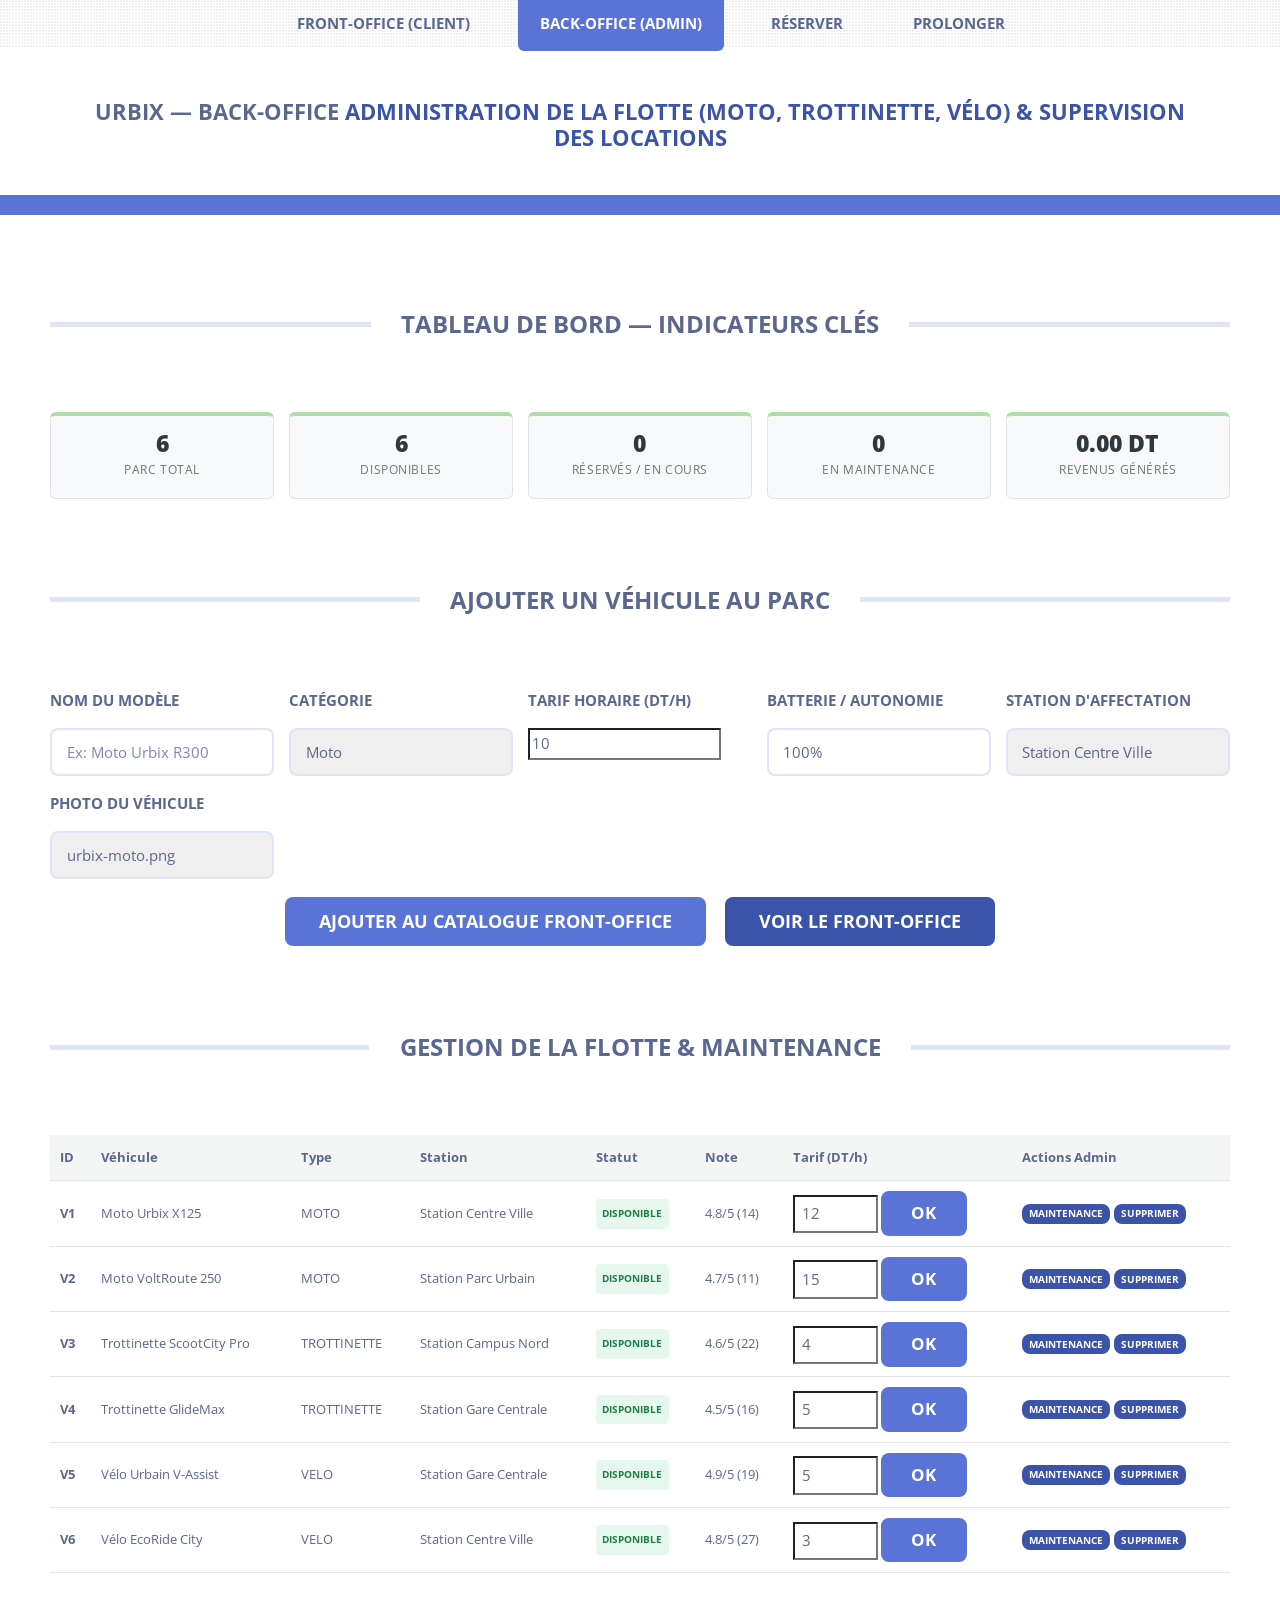
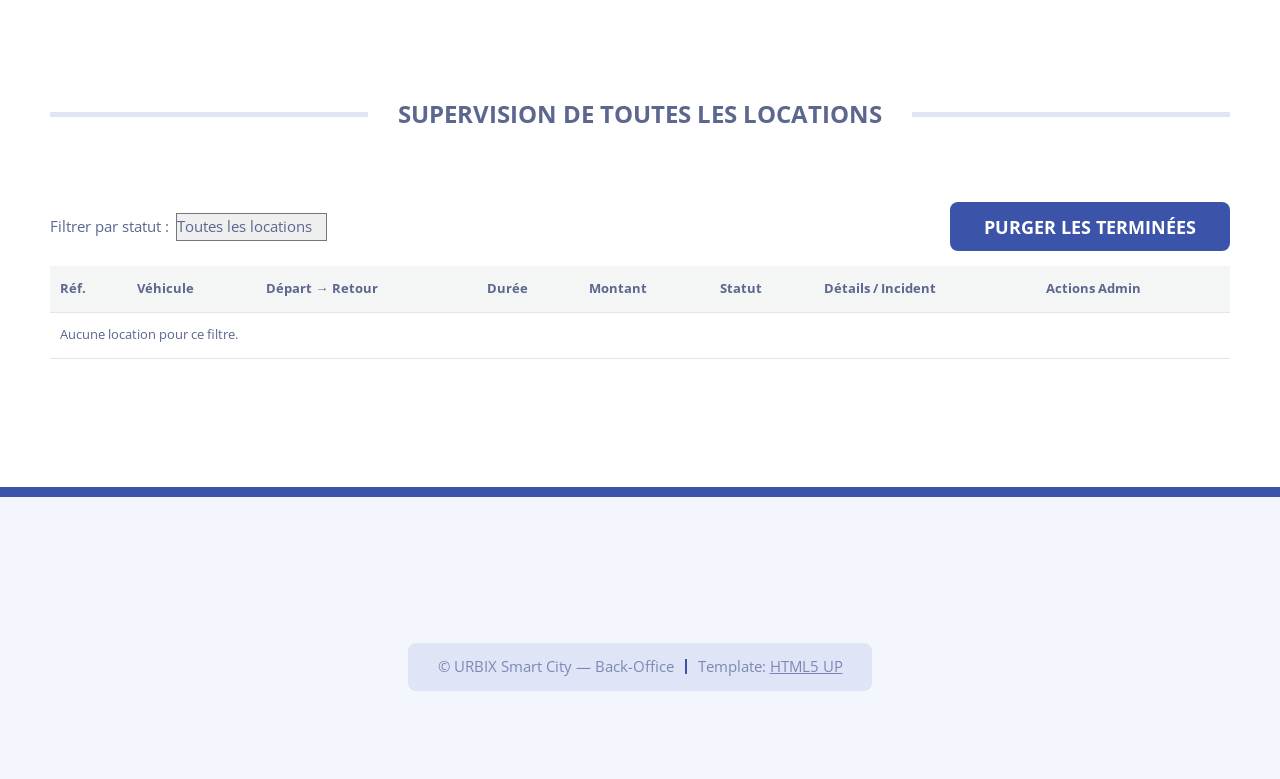
==== _template/mobilite_urbix/backoffice_mobilite.html @ ba7304e3 "Ajout module mobilite URBIX (front-office, back-office, actions et images)" ====
<!DOCTYPE HTML>
<html>
	<head>
		<title>Back-Office Flotte &amp; Locations - URBIX</title>
		<meta charset="utf-8" />
		<meta name="viewport" content="width=device-width, initial-scale=1, user-scalable=no" />
		<link rel="stylesheet" href="../assets/css/main.css" />
		<style>
			.kpi-grid { display: grid; grid-template-columns: repeat(auto-fit, minmax(170px, 1fr)); gap: 1em; margin-bottom: 1.5em; }
			.kpi-card { background: #f8f9fa; border: 1px solid #dfe3e6; border-top: 4px solid #b1ddab; border-radius: 6px; padding: 1em; text-align: center; }
			.kpi-card .valeur { font-size: 1.6em; font-weight: 800; color: #2e383f; display: block; }
			.kpi-card .libelle { font-size: 0.8em; text-transform: uppercase; letter-spacing: 0.05em; color: #6b7770; }
			.badge-statut { display: inline-block; padding: 0.2em 0.6em; border-radius: 4px; font-size: 0.78em; font-weight: 700; text-transform: uppercase; }
			.statut-disponible { background: #e6f7ed; color: #1e7e46; }
			.statut-reserve { background: #fff4e5; color: #b25e09; }
			.statut-encours { background: #e6f0ff; color: #1d5bbf; }
			.statut-maintenance { background: #fdecec; color: #b42318; }
			.statut-termine { background: #f0f1f3; color: #475467; }
			.bo-table-wrap { overflow-x: auto; }
			table.bo-table { width: 100%; border-collapse: collapse; font-size: 0.9em; }
			table.bo-table th, table.bo-table td { padding: 0.75em; border-bottom: 1px solid #e5e5e5; text-align: left; vertical-align: middle; }
			table.bo-table th { background: #f4f6f5; font-weight: 700; }
			.inline-input { width: 85px !important; display: inline-block !important; padding: 0.3em 0.5em !important; height: auto !important; }
			.actions-cell { display: flex; flex-wrap: wrap; gap: 0.35em; }
			.actions-cell .button.small { padding: 0.35em 0.7em; font-size: 0.75em; height: auto; line-height: 1.3; }
			.form-grid { display: grid; grid-template-columns: repeat(auto-fit, minmax(200px, 1fr)); gap: 1em; }
			.alerte-feedback { padding: 0.8em 1.2em; border-radius: 4px; background: #eef6ee; border: 1px solid #b1ddab; color: #234e26; margin-bottom: 1.2em; display: none; }
		</style>
	</head>
	<body class="is-preload">
		<div id="page-wrapper">

			<!-- Header -->
			<header id="header">
				<div class="logo container">
					<div>
						<h1><a href="backoffice_mobilite.html" id="logo">URBIX — BACK-OFFICE</a></h1>
						<p>Administration de la flotte (Moto, Trottinette, Vélo) &amp; Supervision des locations</p>
					</div>
				</div>
			</header>

			<!-- Nav -->
			<nav id="nav">
				<ul>
					<li><a href="mobilite.html">Front-Office (Client)</a></li>
					<li class="current"><a href="backoffice_mobilite.html">Back-Office (Admin)</a></li>
					<li><a href="reserver.html">Réserver</a></li>
					<li><a href="prolonger.html">Prolonger</a></li>
				</ul>
			</nav>

			<!-- Main -->
			<section id="main">
				<div class="container">
					<div class="row gtr-200">

						<div class="col-12">
							<div id="feedbackBox" class="alerte-feedback"></div>

							<!-- Tableau de bord KPIs -->
							<section class="box">
								<h2 class="major"><span>Tableau de bord — Indicateurs clés</span></h2>
								<div class="kpi-grid" id="kpiContainer"></div>
							</section>
						</div>

						<!-- Formulaire Back-Office : Ajouter un véhicule au parc -->
						<div class="col-12">
							<section class="box">
								<h2 class="major"><span>Ajouter un véhicule au parc</span></h2>
								<form id="formAjoutVehicule">
									<div class="form-grid">
										<div>
											<label for="newNom">Nom du modèle</label>
											<input type="text" id="newNom" placeholder="Ex: Moto Urbix R300" required />
										</div>
										<div>
											<label for="newType">Catégorie</label>
											<select id="newType">
												<option value="moto">Moto</option>
												<option value="trottinette">Trottinette</option>
												<option value="velo">Vélo</option>
											</select>
										</div>
										<div>
											<label for="newTarif">Tarif horaire (DT/h)</label>
											<input type="number" id="newTarif" min="1" step="0.5" value="10" required />
										</div>
										<div>
											<label for="newAutonomie">Batterie / Autonomie</label>
											<input type="text" id="newAutonomie" value="100%" required />
										</div>
										<div>
											<label for="newStation">Station d'affectation</label>
											<select id="newStation">
												<option value="Station Centre Ville">Station Centre Ville</option>
												<option value="Station Campus Nord">Station Campus Nord</option>
												<option value="Station Gare Centrale">Station Gare Centrale</option>
												<option value="Station Parc Urbain">Station Parc Urbain</option>
											</select>
										</div>
										<div>
											<label for="newImage">Photo du véhicule</label>
											<select id="newImage">
												<option value="../images/urbix-moto.png">urbix-moto.png</option>
												<option value="../images/voltrider.png">voltrider.png</option>
												<option value="../images/scootcity.png">scootcity.png</option>
												<option value="../images/glidemax.png">glidemax.png</option>
												<option value="../images/velo-vassist.png">velo-vassist.png</option>
												<option value="../images/ecoride.png">ecoride.png</option>
											</select>
										</div>
									</div>
									<ul class="actions" style="margin-top: 1.2em;">
										<li><button type="submit" class="button">Ajouter au catalogue Front-Office</button></li>
										<li><a href="mobilite.html" class="button alt">Voir le Front-Office</a></li>
									</ul>
								</form>
							</section>
						</div>

						<!-- Gestion de la flotte (Modifier tarif, Maintenance, Supprimer) -->
						<div class="col-12">
							<section class="box">
								<h2 class="major"><span>Gestion de la flotte &amp; Maintenance</span></h2>
								<div class="bo-table-wrap">
									<table class="bo-table">
										<thead>
											<tr>
												<th>ID</th>
												<th>Véhicule</th>
												<th>Type</th>
												<th>Station</th>
												<th>Statut</th>
												<th>Note</th>
												<th>Tarif (DT/h)</th>
												<th>Actions Admin</th>
											</tr>
										</thead>
										<tbody id="tableFlotteBody"></tbody>
									</table>
								</div>
							</section>
						</div>

						<!-- Supervision des réservations / locations -->
						<div class="col-12">
							<section class="box">
								<h2 class="major"><span>Supervision de toutes les locations</span></h2>
								<div style="margin-bottom: 1em; display: flex; flex-wrap: wrap; gap: 0.5em; align-items: center;">
									<label for="filtreStatutLoc" style="margin: 0;">Filtrer par statut :</label>
									<select id="filtreStatutLoc" style="width: auto;">
										<option value="tous">Toutes les locations</option>
										<option value="reserve">Réservées</option>
										<option value="encours">En cours</option>
										<option value="termine">Terminées / Annulées</option>
									</select>
									<button type="button" class="button alt small" id="btnPurgerTerminees" style="margin-left: auto;">Purger les terminées</button>
								</div>
								<div class="bo-table-wrap">
									<table class="bo-table">
										<thead>
											<tr>
												<th>Réf.</th>
												<th>Véhicule</th>
												<th>Départ → Retour</th>
												<th>Durée</th>
												<th>Montant</th>
												<th>Statut</th>
												<th>Détails / Incident</th>
												<th>Actions Admin</th>
											</tr>
										</thead>
										<tbody id="tableLocationsBody"></tbody>
									</table>
								</div>
							</section>
						</div>

					</div>
				</div>
			</section>

			<!-- Footer -->
			<footer id="footer">
				<div class="container">
					<div id="copyright">
						<ul class="menu">
							<li>&copy; URBIX Smart City — Back-Office</li><li>Template: <a href="http://html5up.net">HTML5 UP</a></li>
						</ul>
					</div>
				</div>
			</footer>

		</div>

		<script src="../assets/js/jquery.min.js"></script>
		<script src="../assets/js/jquery.dropotron.min.js"></script>
		<script src="../assets/js/jquery.scrolly.min.js"></script>
		<script src="../assets/js/browser.min.js"></script>
		<script src="../assets/js/breakpoints.min.js"></script>
		<script src="../assets/js/util.js"></script>
		<script src="../assets/js/main.js"></script>

		<script>
			const STORAGE_KEY = 'urbix_mobilite_state_v2';

			const DEFAULT_IMAGES_BY_ID = {
				V1: '../images/urbix-moto.png',
				V2: '../images/voltrider.png',
				V3: '../images/scootcity.png',
				V4: '../images/glidemax.png',
				V5: '../images/velo-vassist.png',
				V6: '../images/ecoride.png'
			};

			const DEFAULT_STATE = {
				filtre: 'moto',
				selectedVehiculeId: 'V1',
				selectedLocationId: '',
				vehicules: [
					{ id: 'V1', nom: 'Moto Urbix X125', type: 'moto', tarifHeure: 12, autonomie: '88%', station: 'Station Centre Ville', statut: 'disponible', noteMoyenne: 4.8, avisCount: 14, image: '../images/urbix-moto.png' },
					{ id: 'V2', nom: 'Moto VoltRoute 250', type: 'moto', tarifHeure: 15, autonomie: '94%', station: 'Station Parc Urbain', statut: 'disponible', noteMoyenne: 4.7, avisCount: 11, image: '../images/voltrider.png' },
					{ id: 'V3', nom: 'Trottinette ScootCity Pro', type: 'trottinette', tarifHeure: 4, autonomie: '92%', station: 'Station Campus Nord', statut: 'disponible', noteMoyenne: 4.6, avisCount: 22, image: '../images/scootcity.png' },
					{ id: 'V4', nom: 'Trottinette GlideMax', type: 'trottinette', tarifHeure: 5, autonomie: '76%', station: 'Station Gare Centrale', statut: 'disponible', noteMoyenne: 4.5, avisCount: 16, image: '../images/glidemax.png' },
					{ id: 'V5', nom: 'Vélo Urbain V-Assist', type: 'velo', tarifHeure: 5, autonomie: '81%', station: 'Station Gare Centrale', statut: 'disponible', noteMoyenne: 4.9, avisCount: 19, image: '../images/velo-vassist.png' },
					{ id: 'V6', nom: 'Vélo EcoRide City', type: 'velo', tarifHeure: 3, autonomie: '100%', station: 'Station Centre Ville', statut: 'disponible', noteMoyenne: 4.8, avisCount: 27, image: '../images/ecoride.png' }
				],
				locations: []
			};

			let state = loadState();

			function loadState() {
				try {
					const raw = localStorage.getItem(STORAGE_KEY);
					if (raw) {
						const parsed = JSON.parse(raw);
						if (Array.isArray(parsed.vehicules)) {
							parsed.vehicules.forEach(v => {
								if (!v.image || v.image.includes('pic0') || v.image.endsWith('.jpg') || !v.image.startsWith('../images/')) {
									v.image = DEFAULT_IMAGES_BY_ID[v.id] || '../images/urbix-moto.png';
								}
							});
						}
						return parsed;
					}
				} catch (e) {}
				return JSON.parse(JSON.stringify(DEFAULT_STATE));
			}

			function saveState() {
				localStorage.setItem(STORAGE_KEY, JSON.stringify(state));
			}

			function showFeedback(msg) {
				const box = document.getElementById('feedbackBox');
				box.textContent = msg;
				box.style.display = 'block';
				clearTimeout(box._t);
				box._t = setTimeout(() => { box.style.display = 'none'; }, 4000);
			}

			function formatStatut(statut) {
				const map = {
					disponible: ['Disponible', 'statut-disponible'],
					reserve: ['Réservé', 'statut-reserve'],
					encours: ['En cours', 'statut-encours'],
					maintenance: ['Maintenance', 'statut-maintenance'],
					termine: ['Terminé', 'statut-termine']
				};
				const [label, cls] = map[statut] || [statut, 'statut-termine'];
				return `<span class="badge-statut ${cls}">${label}</span>`;
			}

			function renderKPIs() {
				const totalParc = state.vehicules.length;
				const dispos = state.vehicules.filter(v => v.statut === 'disponible').length;
				const enLocation = state.vehicules.filter(v => v.statut === 'reserve' || v.statut === 'encours').length;
				const enMaintenance = state.vehicules.filter(v => v.statut === 'maintenance').length;
				const caTotal = state.locations
					.filter(l => !l.annulee)
					.reduce((acc, l) => acc + (Number(l.montant) || 0), 0);

				document.getElementById('kpiContainer').innerHTML = `
					<div class="kpi-card"><span class="valeur">${totalParc}</span><span class="libelle">Parc total</span></div>
					<div class="kpi-card"><span class="valeur">${dispos}</span><span class="libelle">Disponibles</span></div>
					<div class="kpi-card"><span class="valeur">${enLocation}</span><span class="libelle">Réservés / En cours</span></div>
					<div class="kpi-card"><span class="valeur">${enMaintenance}</span><span class="libelle">En maintenance</span></div>
					<div class="kpi-card"><span class="valeur">${caTotal.toFixed(2)} DT</span><span class="libelle">Revenus générés</span></div>
				`;
			}

			function renderTableFlotte() {
				const tbody = document.getElementById('tableFlotteBody');
				tbody.innerHTML = state.vehicules.map(v => `
					<tr>
						<td><strong>${v.id}</strong></td>
						<td>${v.nom}</td>
						<td>${v.type.toUpperCase()}</td>
						<td>${v.station}</td>
						<td>${formatStatut(v.statut)}</td>
						<td>${v.noteMoyenne.toFixed(1)}/5 (${v.avisCount})</td>
						<td>
							<input type="number" class="inline-input" id="tarif-${v.id}" value="${v.tarifHeure}" min="1" step="0.5" />
							<button type="button" class="button small" onclick="modifierTarif('${v.id}')">OK</button>
						</td>
						<td>
							<div class="actions-cell">
								${v.statut === 'disponible'
									? `<button type="button" class="button alt small" onclick="basculerMaintenance('${v.id}', 'maintenance')">Maintenance</button>`
									: v.statut === 'maintenance'
										? `<button type="button" class="button small" onclick="basculerMaintenance('${v.id}', 'disponible')">Remettre dispo</button>`
										: `<button type="button" class="button alt small" disabled>En location</button>`
								}
								<button type="button" class="button alt small" onclick="supprimerVehicule('${v.id}')">Supprimer</button>
							</div>
						</td>
					</tr>
				`).join('');
			}

			function renderTableLocations() {
				const tbody = document.getElementById('tableLocationsBody');
				const filtre = document.getElementById('filtreStatutLoc').value;
				const liste = state.locations.filter(l => filtre === 'tous' || l.statut === filtre);

				if (liste.length === 0) {
					tbody.innerHTML = '<tr><td colspan="8">Aucune location pour ce filtre.</td></tr>';
					return;
				}

				tbody.innerHTML = liste.map(l => {
					const active = l.statut === 'reserve' || l.statut === 'encours';
					const details = [
						l.annulee ? 'Annulée' : '',
						l.incident ? 'Incident : ' + l.incident : '',
						l.noteDonnee ? 'Note : ' + l.noteDonnee + '/5' : ''
					].filter(Boolean).join(' | ') || '—';

					return `
						<tr>
							<td><strong>${l.id}</strong></td>
							<td>${l.vehiculeNom}</td>
							<td>${l.stationDepart} → ${l.stationRetour}</td>
							<td>${l.dureeHeures}h</td>
							<td><strong>${Number(l.montant).toFixed(2)} DT</strong></td>
							<td>${formatStatut(l.statut)}</td>
							<td>${details}</td>
							<td>
								<div class="actions-cell">
									${active
										? `<button type="button" class="button small" onclick="forcerCloture('${l.id}')">Forcer fin</button>`
										: ''
									}
									<button type="button" class="button alt small" onclick="supprimerLocationAdmin('${l.id}')">Supprimer</button>
								</div>
							</td>
						</tr>
					`;
				}).join('');
			}

			// Action Admin 1 : Ajouter un véhicule
			document.getElementById('formAjoutVehicule').addEventListener('submit', function(e) {
				e.preventDefault();
				const nom = document.getElementById('newNom').value.trim();
				if (!nom) return;

				const nouveau = {
					id: 'V' + Date.now().toString().slice(-4),
					nom,
					type: document.getElementById('newType').value,
					tarifHeure: parseFloat(document.getElementById('newTarif').value) || 5,
					autonomie: document.getElementById('newAutonomie').value.trim() || '100%',
					station: document.getElementById('newStation').value,
					statut: 'disponible',
					noteMoyenne: 5.0,
					avisCount: 1,
					image: document.getElementById('newImage').value
				};

				state.vehicules.push(nouveau);
				document.getElementById('newNom').value = '';
				renderAll();
				showFeedback(`Véhicule "${nouveau.nom}" ajouté au catalogue Front-Office.`);
			});

			// Action Admin 2 : Modifier le tarif horaire
			function modifierTarif(vId) {
				const v = state.vehicules.find(item => item.id === vId);
				const input = document.getElementById('tarif-' + vId);
				if (!v || !input) return;
				const nouveauTarif = parseFloat(input.value);
				if (isNaN(nouveauTarif) || nouveauTarif <= 0) return;
				v.tarifHeure = nouveauTarif;
				renderAll();
				showFeedback(`Tarif de ${v.nom} mis à jour : ${nouveauTarif} DT/h.`);
			}

			// Action Admin 3 : Basculer Maintenance / Disponible
			function basculerMaintenance(vId, nouveauStatut) {
				const v = state.vehicules.find(item => item.id === vId);
				if (!v) return;
				v.statut = nouveauStatut;
				renderAll();
				showFeedback(`Statut de ${v.nom} passé à "${nouveauStatut}".`);
			}

			// Action Admin 4 : Supprimer un véhicule
			function supprimerVehicule(vId) {
				const v = state.vehicules.find(item => item.id === vId);
				if (!v) return;
				if (v.statut === 'reserve' || v.statut === 'encours') {
					showFeedback('Impossible de supprimer un véhicule actuellement en location.');
					return;
				}
				state.vehicules = state.vehicules.filter(item => item.id !== vId);
				renderAll();
				showFeedback(`Véhicule ${v.nom} retiré du parc.`);
			}

			// Action Admin 5 : Forcer la clôture d'une location
			function forcerCloture(locId) {
				const loc = state.locations.find(l => l.id === locId);
				if (!loc) return;
				loc.statut = 'termine';
				const v = state.vehicules.find(item => item.id === loc.vehiculeId);
				if (v) {
					v.statut = 'disponible';
					v.station = loc.stationRetour;
				}
				renderAll();
				showFeedback(`Location ${loc.id} clôturée par l'administrateur.`);
			}

			// Action Admin 6 : Supprimer une location
			function supprimerLocationAdmin(locId) {
				const idx = state.locations.findIndex(l => l.id === locId);
				if (idx === -1) return;
				const loc = state.locations[idx];
				if (loc.statut === 'reserve' || loc.statut === 'encours') {
					const v = state.vehicules.find(item => item.id === loc.vehiculeId);
					if (v) v.statut = 'disponible';
				}
				state.locations.splice(idx, 1);
				renderAll();
				showFeedback(`Location ${loc.id} supprimée.`);
			}

			document.getElementById('btnPurgerTerminees').addEventListener('click', function() {
				state.locations = state.locations.filter(l => l.statut === 'reserve' || l.statut === 'encours');
				renderAll();
				showFeedback('Historique des locations terminées purgé.');
			});

			document.getElementById('filtreStatutLoc').addEventListener('change', renderTableLocations);

			function renderAll() {
				renderKPIs();
				renderTableFlotte();
				renderTableLocations();
				saveState();
			}

			renderAll();
		</script>
	</body>
</html>
---- _template/assets/css/main.css ----
@import url("fontawesome-all.min.css");
@import url("https://fonts.googleapis.com/css?family=Open+Sans:400,400italic,700,700italic|Open+Sans+Condensed:700");

/*
	TXT by HTML5 UP
	html5up.net | @ajlkn
	Free for personal and commercial use under the CCA 3.0 license (html5up.net/license)
*/

html, body, div, span, applet, object,
iframe, h1, h2, h3, h4, h5, h6, p, blockquote,
pre, a, abbr, acronym, address, big, cite,
code, del, dfn, em, img, ins, kbd, q, s, samp,
small, strike, strong, sub, sup, tt, var, b,
u, i, center, dl, dt, dd, ol, ul, li, fieldset,
form, label, legend, table, caption, tbody,
tfoot, thead, tr, th, td, article, aside,
canvas, details, embed, figure, figcaption,
footer, header, hgroup, menu, nav, output, ruby,
section, summary, time, mark, audio, video {
	margin: 0;
	padding: 0;
	border: 0;
	font-size: 100%;
	font: inherit;
	vertical-align: baseline;}

article, aside, details, figcaption, figure,
footer, header, hgroup, menu, nav, section {
	display: block;}

body {
	line-height: 1;
}

ol, ul {
	list-style: none;
}

blockquote, q {
	quotes: none;
}

	blockquote:before, blockquote:after, q:before, q:after {
		content: '';
		content: none;
	}

table {
	border-collapse: collapse;
	border-spacing: 0;
}

body {
	-webkit-text-size-adjust: none;
}

mark {
	background-color: transparent;
	color: inherit;
}

input::-moz-focus-inner {
	border: 0;
	padding: 0;
}

input, select, textarea {
	-moz-appearance: none;
	-webkit-appearance: none;
	-ms-appearance: none;
	appearance: none;
}

/* Basic */

	html {
		box-sizing: border-box;
	}

	*, *:before, *:after {
		box-sizing: inherit;
	}

	body {
		background: #f4f6fd;
	}

		body.is-preload *, body.is-preload *:before, body.is-preload *:after {
			-moz-animation: none !important;
			-webkit-animation: none !important;
			-ms-animation: none !important;
			animation: none !important;
			-moz-transition: none !important;
			-webkit-transition: none !important;
			-ms-transition: none !important;
			transition: none !important;
		}

	body, input, textarea, select {
		font-family: 'Open Sans', sans-serif;
		font-weight: 400;
		color: #5b678f;
		font-size: 13pt;
		line-height: 2em;
	}

	h1, h2, h3, h4, h5, h6 {
		font-family: 'Open Sans Condensed', sans-serif;
		font-weight: 700;
		text-transform: uppercase;
		color: #5b678f;
		margin: 0 0 0.5em 0;
		line-height: 1.3;
	}

	h1 a, h2 a, h3 a, h4 a, h5 a, h6 a {
		text-decoration: none;
		color: inherit;
	}

	h2 {
		font-size: 1.65em;
	}

		h2.major {
			position: relative;
			border-top: solid 5px #dfe5f7;
			font-size: 1.65em;
			text-align: center;
			margin: 0 0 3em 0;
			top: 0.775em;
		}

			h2.major span {
				background: #fff;
				position: relative;
				display: inline-block;
				top: -0.775em;
				padding: 0 1.25em 0 1.25em;
			}

	h3, h4 {
		font-size: 1.25em;
	}

	a {
		color: #3b53a8;
		text-decoration: underline;
	}

		a:hover {
			text-decoration: none;
		}

	b, strong {
		font-weight: 700;
		color: #5b678f;
	}

	i, em {
		font-style: italic;
	}

	br.clear {
		clear: both;
	}

	sub {
		position: relative;
		top: 0.5em;
		font-size: 0.8em;
	}

	sup {
		position: relative;
		top: -0.5em;
		font-size: 0.8em;
	}

	hr {
		border: 0;
		border-top: solid 2px #dfe5f7;
		margin: 0 0 3em 0;
	}

	blockquote {
		border-left: solid 5px #dfe5f7;
		padding: 1em 0 1em 1.5em;
		font-style: italic;
	}

	p, ul, ol, dl, table {
		margin-bottom: 3em;
	}

/* Section/Article */

	section, article {
		margin-bottom: 6em;
	}

		section > :last-child, section:last-child, article > :last-child, article:last-child {
			margin-bottom: 0;
		}

	header > p {
		display: block;
		font-family: 'Open Sans Condensed', sans-serif;
		font-weight: 700;
		text-transform: uppercase;
		color: #3b53a8;
	}

/* Container */

	.container {
		margin: 0 auto;
		max-width: 100%;
		width: 64em;
	}

		@media screen and (max-width: 1680px) {

			.container {
				width: 75em;
			}

		}

		@media screen and (max-width: 1280px) {

			.container {
				width: calc(100% - 100px);
			}

		}

		@media screen and (max-width: 980px) {

			.container {
				width: calc(100% - 100px);
			}

		}

		@media screen and (max-width: 736px) {

			.container {
				width: calc(100% - 40px);
			}

		}

		@media screen and (max-width: 360px) {

			.container {
				width: calc(100% - 30px);
			}

		}

/* Row */

	.row {
		display: flex;
		flex-wrap: wrap;
		box-sizing: border-box;
		align-items: stretch;
	}

		.row > * {
			box-sizing: border-box;
		}

		.row.gtr-uniform > * > :last-child {
			margin-bottom: 0;
		}

		.row.aln-left {
			justify-content: flex-start;
		}

		.row.aln-center {
			justify-content: center;
		}

		.row.aln-right {
			justify-content: flex-end;
		}

		.row.aln-top {
			align-items: flex-start;
		}

		.row.aln-middle {
			align-items: center;
		}

		.row.aln-bottom {
			align-items: flex-end;
		}

		.row > .imp {
			order: -1;
		}

		.row > .col-1 {
			width: 8.33333%;
		}

		.row > .off-1 {
			margin-left: 8.33333%;
		}

		.row > .col-2 {
			width: 16.66667%;
		}

		.row > .off-2 {
			margin-left: 16.66667%;
		}

		.row > .col-3 {
			width: 25%;
		}

		.row > .off-3 {
			margin-left: 25%;
		}

		.row > .col-4 {
			width: 33.33333%;
		}

		.row > .off-4 {
			margin-left: 33.33333%;
		}

		.row > .col-5 {
			width: 41.66667%;
		}

		.row > .off-5 {
			margin-left: 41.66667%;
		}

		.row > .col-6 {
			width: 50%;
		}

		.row > .off-6 {
			margin-left: 50%;
		}

		.row > .col-7 {
			width: 58.33333%;
		}

		.row > .off-7 {
			margin-left: 58.33333%;
		}

		.row > .col-8 {
			width: 66.66667%;
		}

		.row > .off-8 {
			margin-left: 66.66667%;
		}

		.row > .col-9 {
			width: 75%;
		}

		.row > .off-9 {
			margin-left: 75%;
		}

		.row > .col-10 {
			width: 83.33333%;
		}

		.row > .off-10 {
			margin-left: 83.33333%;
		}

		.row > .col-11 {
			width: 91.66667%;
		}

		.row > .off-11 {
			margin-left: 91.66667%;
		}

		.row > .col-12 {
			width: 100%;
		}

		.row > .off-12 {
			margin-left: 100%;
		}

		.row.gtr-0 {
			margin-top: 0px;
			margin-left: 0px;
		}

			.row.gtr-0 > * {
				padding: 0px 0 0 0px;
			}

			.row.gtr-0.gtr-uniform {
				margin-top: 0px;
			}

				.row.gtr-0.gtr-uniform > * {
					padding-top: 0px;
				}

		.row.gtr-25 {
			margin-top: -12.5px;
			margin-left: -12.5px;
		}

			.row.gtr-25 > * {
				padding: 12.5px 0 0 12.5px;
			}

			.row.gtr-25.gtr-uniform {
				margin-top: -12.5px;
			}

				.row.gtr-25.gtr-uniform > * {
					padding-top: 12.5px;
				}

		.row.gtr-50 {
			margin-top: -25px;
			margin-left: -25px;
		}

			.row.gtr-50 > * {
				padding: 25px 0 0 25px;
			}

			.row.gtr-50.gtr-uniform {
				margin-top: -25px;
			}

				.row.gtr-50.gtr-uniform > * {
					padding-top: 25px;
				}

		.row {
			margin-top: -50px;
			margin-left: -50px;
		}

			.row > * {
				padding: 50px 0 0 50px;
			}

			.row.gtr-uniform {
				margin-top: -50px;
			}

				.row.gtr-uniform > * {
					padding-top: 50px;
				}

		.row.gtr-150 {
			margin-top: -75px;
			margin-left: -75px;
		}

			.row.gtr-150 > * {
				padding: 75px 0 0 75px;
			}

			.row.gtr-150.gtr-uniform {
				margin-top: -75px;
			}

				.row.gtr-150.gtr-uniform > * {
					padding-top: 75px;
				}

		.row.gtr-200 {
			margin-top: -100px;
			margin-left: -100px;
		}

			.row.gtr-200 > * {
				padding: 100px 0 0 100px;
			}

			.row.gtr-200.gtr-uniform {
				margin-top: -100px;
			}

				.row.gtr-200.gtr-uniform > * {
					padding-top: 100px;
				}

		@media screen and (max-width: 1680px) {

			.row {
				display: flex;
				flex-wrap: wrap;
				box-sizing: border-box;
				align-items: stretch;
			}

				.row > * {
					box-sizing: border-box;
				}

				.row.gtr-uniform > * > :last-child {
					margin-bottom: 0;
				}

				.row.aln-left {
					justify-content: flex-start;
				}

				.row.aln-center {
					justify-content: center;
				}

				.row.aln-right {
					justify-content: flex-end;
				}

				.row.aln-top {
					align-items: flex-start;
				}

				.row.aln-middle {
					align-items: center;
				}

				.row.aln-bottom {
					align-items: flex-end;
				}

				.row > .imp-xlarge {
					order: -1;
				}

				.row > .col-1-xlarge {
					width: 8.33333%;
				}

				.row > .off-1-xlarge {
					margin-left: 8.33333%;
				}

				.row > .col-2-xlarge {
					width: 16.66667%;
				}

				.row > .off-2-xlarge {
					margin-left: 16.66667%;
				}

				.row > .col-3-xlarge {
					width: 25%;
				}

				.row > .off-3-xlarge {
					margin-left: 25%;
				}

				.row > .col-4-xlarge {
					width: 33.33333%;
				}

				.row > .off-4-xlarge {
					margin-left: 33.33333%;
				}

				.row > .col-5-xlarge {
					width: 41.66667%;
				}

				.row > .off-5-xlarge {
					margin-left: 41.66667%;
				}

				.row > .col-6-xlarge {
					width: 50%;
				}

				.row > .off-6-xlarge {
					margin-left: 50%;
				}

				.row > .col-7-xlarge {
					width: 58.33333%;
				}

				.row > .off-7-xlarge {
					margin-left: 58.33333%;
				}

				.row > .col-8-xlarge {
					width: 66.66667%;
				}

				.row > .off-8-xlarge {
					margin-left: 66.66667%;
				}

				.row > .col-9-xlarge {
					width: 75%;
				}

				.row > .off-9-xlarge {
					margin-left: 75%;
				}

				.row > .col-10-xlarge {
					width: 83.33333%;
				}

				.row > .off-10-xlarge {
					margin-left: 83.33333%;
				}

				.row > .col-11-xlarge {
					width: 91.66667%;
				}

				.row > .off-11-xlarge {
					margin-left: 91.66667%;
				}

				.row > .col-12-xlarge {
					width: 100%;
				}

				.row > .off-12-xlarge {
					margin-left: 100%;
				}

				.row.gtr-0 {
					margin-top: 0px;
					margin-left: 0px;
				}

					.row.gtr-0 > * {
						padding: 0px 0 0 0px;
					}

					.row.gtr-0.gtr-uniform {
						margin-top: 0px;
					}

						.row.gtr-0.gtr-uniform > * {
							padding-top: 0px;
						}

				.row.gtr-25 {
					margin-top: -12.5px;
					margin-left: -12.5px;
				}

					.row.gtr-25 > * {
						padding: 12.5px 0 0 12.5px;
					}

					.row.gtr-25.gtr-uniform {
						margin-top: -12.5px;
					}

						.row.gtr-25.gtr-uniform > * {
							padding-top: 12.5px;
						}

				.row.gtr-50 {
					margin-top: -25px;
					margin-left: -25px;
				}

					.row.gtr-50 > * {
						padding: 25px 0 0 25px;
					}

					.row.gtr-50.gtr-uniform {
						margin-top: -25px;
					}

						.row.gtr-50.gtr-uniform > * {
							padding-top: 25px;
						}

				.row {
					margin-top: -50px;
					margin-left: -50px;
				}

					.row > * {
						padding: 50px 0 0 50px;
					}

					.row.gtr-uniform {
						margin-top: -50px;
					}

						.row.gtr-uniform > * {
							padding-top: 50px;
						}

				.row.gtr-150 {
					margin-top: -75px;
					margin-left: -75px;
				}

					.row.gtr-150 > * {
						padding: 75px 0 0 75px;
					}

					.row.gtr-150.gtr-uniform {
						margin-top: -75px;
					}

						.row.gtr-150.gtr-uniform > * {
							padding-top: 75px;
						}

				.row.gtr-200 {
					margin-top: -100px;
					margin-left: -100px;
				}

					.row.gtr-200 > * {
						padding: 100px 0 0 100px;
					}

					.row.gtr-200.gtr-uniform {
						margin-top: -100px;
					}

						.row.gtr-200.gtr-uniform > * {
							padding-top: 100px;
						}

		}

		@media screen and (max-width: 1280px) {

			.row {
				display: flex;
				flex-wrap: wrap;
				box-sizing: border-box;
				align-items: stretch;
			}

				.row > * {
					box-sizing: border-box;
				}

				.row.gtr-uniform > * > :last-child {
					margin-bottom: 0;
				}

				.row.aln-left {
					justify-content: flex-start;
				}

				.row.aln-center {
					justify-content: center;
				}

				.row.aln-right {
					justify-content: flex-end;
				}

				.row.aln-top {
					align-items: flex-start;
				}

				.row.aln-middle {
					align-items: center;
				}

				.row.aln-bottom {
					align-items: flex-end;
				}

				.row > .imp-large {
					order: -1;
				}

				.row > .col-1-large {
					width: 8.33333%;
				}

				.row > .off-1-large {
					margin-left: 8.33333%;
				}

				.row > .col-2-large {
					width: 16.66667%;
				}

				.row > .off-2-large {
					margin-left: 16.66667%;
				}

				.row > .col-3-large {
					width: 25%;
				}

				.row > .off-3-large {
					margin-left: 25%;
				}

				.row > .col-4-large {
					width: 33.33333%;
				}

				.row > .off-4-large {
					margin-left: 33.33333%;
				}

				.row > .col-5-large {
					width: 41.66667%;
				}

				.row > .off-5-large {
					margin-left: 41.66667%;
				}

				.row > .col-6-large {
					width: 50%;
				}

				.row > .off-6-large {
					margin-left: 50%;
				}

				.row > .col-7-large {
					width: 58.33333%;
				}

				.row > .off-7-large {
					margin-left: 58.33333%;
				}

				.row > .col-8-large {
					width: 66.66667%;
				}

				.row > .off-8-large {
					margin-left: 66.66667%;
				}

				.row > .col-9-large {
					width: 75%;
				}

				.row > .off-9-large {
					margin-left: 75%;
				}

				.row > .col-10-large {
					width: 83.33333%;
				}

				.row > .off-10-large {
					margin-left: 83.33333%;
				}

				.row > .col-11-large {
					width: 91.66667%;
				}

				.row > .off-11-large {
					margin-left: 91.66667%;
				}

				.row > .col-12-large {
					width: 100%;
				}

				.row > .off-12-large {
					margin-left: 100%;
				}

				.row.gtr-0 {
					margin-top: 0px;
					margin-left: 0px;
				}

					.row.gtr-0 > * {
						padding: 0px 0 0 0px;
					}

					.row.gtr-0.gtr-uniform {
						margin-top: 0px;
					}

						.row.gtr-0.gtr-uniform > * {
							padding-top: 0px;
						}

				.row.gtr-25 {
					margin-top: -10px;
					margin-left: -10px;
				}

					.row.gtr-25 > * {
						padding: 10px 0 0 10px;
					}

					.row.gtr-25.gtr-uniform {
						margin-top: -10px;
					}

						.row.gtr-25.gtr-uniform > * {
							padding-top: 10px;
						}

				.row.gtr-50 {
					margin-top: -20px;
					margin-left: -20px;
				}

					.row.gtr-50 > * {
						padding: 20px 0 0 20px;
					}

					.row.gtr-50.gtr-uniform {
						margin-top: -20px;
					}

						.row.gtr-50.gtr-uniform > * {
							padding-top: 20px;
						}

				.row {
					margin-top: -40px;
					margin-left: -40px;
				}

					.row > * {
						padding: 40px 0 0 40px;
					}

					.row.gtr-uniform {
						margin-top: -40px;
					}

						.row.gtr-uniform > * {
							padding-top: 40px;
						}

				.row.gtr-150 {
					margin-top: -60px;
					margin-left: -60px;
				}

					.row.gtr-150 > * {
						padding: 60px 0 0 60px;
					}

					.row.gtr-150.gtr-uniform {
						margin-top: -60px;
					}

						.row.gtr-150.gtr-uniform > * {
							padding-top: 60px;
						}

				.row.gtr-200 {
					margin-top: -80px;
					margin-left: -80px;
				}

					.row.gtr-200 > * {
						padding: 80px 0 0 80px;
					}

					.row.gtr-200.gtr-uniform {
						margin-top: -80px;
					}

						.row.gtr-200.gtr-uniform > * {
							padding-top: 80px;
						}

		}

		@media screen and (max-width: 980px) {

			.row {
				display: flex;
				flex-wrap: wrap;
				box-sizing: border-box;
				align-items: stretch;
			}

				.row > * {
					box-sizing: border-box;
				}

				.row.gtr-uniform > * > :last-child {
					margin-bottom: 0;
				}

				.row.aln-left {
					justify-content: flex-start;
				}

				.row.aln-center {
					justify-content: center;
				}

				.row.aln-right {
					justify-content: flex-end;
				}

				.row.aln-top {
					align-items: flex-start;
				}

				.row.aln-middle {
					align-items: center;
				}

				.row.aln-bottom {
					align-items: flex-end;
				}

				.row > .imp-medium {
					order: -1;
				}

				.row > .col-1-medium {
					width: 8.33333%;
				}

				.row > .off-1-medium {
					margin-left: 8.33333%;
				}

				.row > .col-2-medium {
					width: 16.66667%;
				}

				.row > .off-2-medium {
					margin-left: 16.66667%;
				}

				.row > .col-3-medium {
					width: 25%;
				}

				.row > .off-3-medium {
					margin-left: 25%;
				}

				.row > .col-4-medium {
					width: 33.33333%;
				}

				.row > .off-4-medium {
					margin-left: 33.33333%;
				}

				.row > .col-5-medium {
					width: 41.66667%;
				}

				.row > .off-5-medium {
					margin-left: 41.66667%;
				}

				.row > .col-6-medium {
					width: 50%;
				}

				.row > .off-6-medium {
					margin-left: 50%;
				}

				.row > .col-7-medium {
					width: 58.33333%;
				}

				.row > .off-7-medium {
					margin-left: 58.33333%;
				}

				.row > .col-8-medium {
					width: 66.66667%;
				}

				.row > .off-8-medium {
					margin-left: 66.66667%;
				}

				.row > .col-9-medium {
					width: 75%;
				}

				.row > .off-9-medium {
					margin-left: 75%;
				}

				.row > .col-10-medium {
					width: 83.33333%;
				}

				.row > .off-10-medium {
					margin-left: 83.33333%;
				}

				.row > .col-11-medium {
					width: 91.66667%;
				}

				.row > .off-11-medium {
					margin-left: 91.66667%;
				}

				.row > .col-12-medium {
					width: 100%;
				}

				.row > .off-12-medium {
					margin-left: 100%;
				}

				.row.gtr-0 {
					margin-top: 0px;
					margin-left: 0px;
				}

					.row.gtr-0 > * {
						padding: 0px 0 0 0px;
					}

					.row.gtr-0.gtr-uniform {
						margin-top: 0px;
					}

						.row.gtr-0.gtr-uniform > * {
							padding-top: 0px;
						}

				.row.gtr-25 {
					margin-top: -12.5px;
					margin-left: -12.5px;
				}

					.row.gtr-25 > * {
						padding: 12.5px 0 0 12.5px;
					}

					.row.gtr-25.gtr-uniform {
						margin-top: -12.5px;
					}

						.row.gtr-25.gtr-uniform > * {
							padding-top: 12.5px;
						}

				.row.gtr-50 {
					margin-top: -25px;
					margin-left: -25px;
				}

					.row.gtr-50 > * {
						padding: 25px 0 0 25px;
					}

					.row.gtr-50.gtr-uniform {
						margin-top: -25px;
					}

						.row.gtr-50.gtr-uniform > * {
							padding-top: 25px;
						}

				.row {
					margin-top: -50px;
					margin-left: -50px;
				}

					.row > * {
						padding: 50px 0 0 50px;
					}

					.row.gtr-uniform {
						margin-top: -50px;
					}

						.row.gtr-uniform > * {
							padding-top: 50px;
						}

				.row.gtr-150 {
					margin-top: -75px;
					margin-left: -75px;
				}

					.row.gtr-150 > * {
						padding: 75px 0 0 75px;
					}

					.row.gtr-150.gtr-uniform {
						margin-top: -75px;
					}

						.row.gtr-150.gtr-uniform > * {
							padding-top: 75px;
						}

				.row.gtr-200 {
					margin-top: -100px;
					margin-left: -100px;
				}

					.row.gtr-200 > * {
						padding: 100px 0 0 100px;
					}

					.row.gtr-200.gtr-uniform {
						margin-top: -100px;
					}

						.row.gtr-200.gtr-uniform > * {
							padding-top: 100px;
						}

		}

		@media screen and (max-width: 736px) {

			.row {
				display: flex;
				flex-wrap: wrap;
				box-sizing: border-box;
				align-items: stretch;
			}

				.row > * {
					box-sizing: border-box;
				}

				.row.gtr-uniform > * > :last-child {
					margin-bottom: 0;
				}

				.row.aln-left {
					justify-content: flex-start;
				}

				.row.aln-center {
					justify-content: center;
				}

				.row.aln-right {
					justify-content: flex-end;
				}

				.row.aln-top {
					align-items: flex-start;
				}

				.row.aln-middle {
					align-items: center;
				}

				.row.aln-bottom {
					align-items: flex-end;
				}

				.row > .imp-small {
					order: -1;
				}

				.row > .col-1-small {
					width: 8.33333%;
				}

				.row > .off-1-small {
					margin-left: 8.33333%;
				}

				.row > .col-2-small {
					width: 16.66667%;
				}

				.row > .off-2-small {
					margin-left: 16.66667%;
				}

				.row > .col-3-small {
					width: 25%;
				}

				.row > .off-3-small {
					margin-left: 25%;
				}

				.row > .col-4-small {
					width: 33.33333%;
				}

				.row > .off-4-small {
					margin-left: 33.33333%;
				}

				.row > .col-5-small {
					width: 41.66667%;
				}

				.row > .off-5-small {
					margin-left: 41.66667%;
				}

				.row > .col-6-small {
					width: 50%;
				}

				.row > .off-6-small {
					margin-left: 50%;
				}

				.row > .col-7-small {
					width: 58.33333%;
				}

				.row > .off-7-small {
					margin-left: 58.33333%;
				}

				.row > .col-8-small {
					width: 66.66667%;
				}

				.row > .off-8-small {
					margin-left: 66.66667%;
				}

				.row > .col-9-small {
					width: 75%;
				}

				.row > .off-9-small {
					margin-left: 75%;
				}

				.row > .col-10-small {
					width: 83.33333%;
				}

				.row > .off-10-small {
					margin-left: 83.33333%;
				}

				.row > .col-11-small {
					width: 91.66667%;
				}

				.row > .off-11-small {
					margin-left: 91.66667%;
				}

				.row > .col-12-small {
					width: 100%;
				}

				.row > .off-12-small {
					margin-left: 100%;
				}

				.row.gtr-0 {
					margin-top: 0px;
					margin-left: 0px;
				}

					.row.gtr-0 > * {
						padding: 0px 0 0 0px;
					}

					.row.gtr-0.gtr-uniform {
						margin-top: 0px;
					}

						.row.gtr-0.gtr-uniform > * {
							padding-top: 0px;
						}

				.row.gtr-25 {
					margin-top: -5px;
					margin-left: -5px;
				}

					.row.gtr-25 > * {
						padding: 5px 0 0 5px;
					}

					.row.gtr-25.gtr-uniform {
						margin-top: -5px;
					}

						.row.gtr-25.gtr-uniform > * {
							padding-top: 5px;
						}

				.row.gtr-50 {
					margin-top: -10px;
					margin-left: -10px;
				}

					.row.gtr-50 > * {
						padding: 10px 0 0 10px;
					}

					.row.gtr-50.gtr-uniform {
						margin-top: -10px;
					}

						.row.gtr-50.gtr-uniform > * {
							padding-top: 10px;
						}

				.row {
					margin-top: -20px;
					margin-left: -20px;
				}

					.row > * {
						padding: 20px 0 0 20px;
					}

					.row.gtr-uniform {
						margin-top: -20px;
					}

						.row.gtr-uniform > * {
							padding-top: 20px;
						}

				.row.gtr-150 {
					margin-top: -30px;
					margin-left: -30px;
				}

					.row.gtr-150 > * {
						padding: 30px 0 0 30px;
					}

					.row.gtr-150.gtr-uniform {
						margin-top: -30px;
					}

						.row.gtr-150.gtr-uniform > * {
							padding-top: 30px;
						}

				.row.gtr-200 {
					margin-top: -40px;
					margin-left: -40px;
				}

					.row.gtr-200 > * {
						padding: 40px 0 0 40px;
					}

					.row.gtr-200.gtr-uniform {
						margin-top: -40px;
					}

						.row.gtr-200.gtr-uniform > * {
							padding-top: 40px;
						}

		}

		@media screen and (max-width: 360px) {

			.row {
				display: flex;
				flex-wrap: wrap;
				box-sizing: border-box;
				align-items: stretch;
			}

				.row > * {
					box-sizing: border-box;
				}

				.row.gtr-uniform > * > :last-child {
					margin-bottom: 0;
				}

				.row.aln-left {
					justify-content: flex-start;
				}

				.row.aln-center {
					justify-content: center;
				}

				.row.aln-right {
					justify-content: flex-end;
				}

				.row.aln-top {
					align-items: flex-start;
				}

				.row.aln-middle {
					align-items: center;
				}

				.row.aln-bottom {
					align-items: flex-end;
				}

				.row > .imp-xsmall {
					order: -1;
				}

				.row > .col-1-xsmall {
					width: 8.33333%;
				}

				.row > .off-1-xsmall {
					margin-left: 8.33333%;
				}

				.row > .col-2-xsmall {
					width: 16.66667%;
				}

				.row > .off-2-xsmall {
					margin-left: 16.66667%;
				}

				.row > .col-3-xsmall {
					width: 25%;
				}

				.row > .off-3-xsmall {
					margin-left: 25%;
				}

				.row > .col-4-xsmall {
					width: 33.33333%;
				}

				.row > .off-4-xsmall {
					margin-left: 33.33333%;
				}

				.row > .col-5-xsmall {
					width: 41.66667%;
				}

				.row > .off-5-xsmall {
					margin-left: 41.66667%;
				}

				.row > .col-6-xsmall {
					width: 50%;
				}

				.row > .off-6-xsmall {
					margin-left: 50%;
				}

				.row > .col-7-xsmall {
					width: 58.33333%;
				}

				.row > .off-7-xsmall {
					margin-left: 58.33333%;
				}

				.row > .col-8-xsmall {
					width: 66.66667%;
				}

				.row > .off-8-xsmall {
					margin-left: 66.66667%;
				}

				.row > .col-9-xsmall {
					width: 75%;
				}

				.row > .off-9-xsmall {
					margin-left: 75%;
				}

				.row > .col-10-xsmall {
					width: 83.33333%;
				}

				.row > .off-10-xsmall {
					margin-left: 83.33333%;
				}

				.row > .col-11-xsmall {
					width: 91.66667%;
				}

				.row > .off-11-xsmall {
					margin-left: 91.66667%;
				}

				.row > .col-12-xsmall {
					width: 100%;
				}

				.row > .off-12-xsmall {
					margin-left: 100%;
				}

				.row.gtr-0 {
					margin-top: 0px;
					margin-left: 0px;
				}

					.row.gtr-0 > * {
						padding: 0px 0 0 0px;
					}

					.row.gtr-0.gtr-uniform {
						margin-top: 0px;
					}

						.row.gtr-0.gtr-uniform > * {
							padding-top: 0px;
						}

				.row.gtr-25 {
					margin-top: -3.75px;
					margin-left: -3.75px;
				}

					.row.gtr-25 > * {
						padding: 3.75px 0 0 3.75px;
					}

					.row.gtr-25.gtr-uniform {
						margin-top: -3.75px;
					}

						.row.gtr-25.gtr-uniform > * {
							padding-top: 3.75px;
						}

				.row.gtr-50 {
					margin-top: -7.5px;
					margin-left: -7.5px;
				}

					.row.gtr-50 > * {
						padding: 7.5px 0 0 7.5px;
					}

					.row.gtr-50.gtr-uniform {
						margin-top: -7.5px;
					}

						.row.gtr-50.gtr-uniform > * {
							padding-top: 7.5px;
						}

				.row {
					margin-top: -15px;
					margin-left: -15px;
				}

					.row > * {
						padding: 15px 0 0 15px;
					}

					.row.gtr-uniform {
						margin-top: -15px;
					}

						.row.gtr-uniform > * {
							padding-top: 15px;
						}

				.row.gtr-150 {
					margin-top: -22.5px;
					margin-left: -22.5px;
				}

					.row.gtr-150 > * {
						padding: 22.5px 0 0 22.5px;
					}

					.row.gtr-150.gtr-uniform {
						margin-top: -22.5px;
					}

						.row.gtr-150.gtr-uniform > * {
							padding-top: 22.5px;
						}

				.row.gtr-200 {
					margin-top: -30px;
					margin-left: -30px;
				}

					.row.gtr-200 > * {
						padding: 30px 0 0 30px;
					}

					.row.gtr-200.gtr-uniform {
						margin-top: -30px;
					}

						.row.gtr-200.gtr-uniform > * {
							padding-top: 30px;
						}

		}

/* Image */

	.image {
		position: relative;
		display: inline-block;
		border-radius: 8px;
	}

		.image img {
			display: block;
			width: 100%;
			border-radius: 8px;
		}

		.image:before {
			content: '';
			position: absolute;
			left: 0;
			top: 0;
			width: 100%;
			height: 100%;
			background: url("images/overlay.png");
			border-radius: 8px;
		}

		.image.fit {
			display: block;
			width: 100%;
		}

		.image.featured {
			display: block;
			width: 100%;
			margin: 0 0 2em 0;
		}

		.image.left {
			float: left;
			margin: 0 2em 2em 0;
		}

		.image.centered {
			display: block;
			margin: 0 0 2em 0;
		}

			.image.centered img {
				margin: 0 auto;
				width: auto;
			}

/* Button */

	input[type="button"],
	input[type="submit"],
	input[type="reset"],
	button,
	.button {
		-webkit-appearance: none;
		display: inline-block;
		font-family: 'Open Sans Condensed', sans-serif;
		font-weight: 700;
		text-transform: uppercase;
		text-decoration: none;
		background: #5a73d6;
		color: #fff;
		border: 0;
		line-height: 1em;
		border-radius: 8px;
		outline: 0;
		cursor: pointer;
		-moz-transition: background-color .2s ease-in-out;
		-webkit-transition: background-color .2s ease-in-out;
		-o-transition: background-color .2s ease-in-out;
		-ms-transition: background-color .2s ease-in-out;
		transition: background-color .2s ease-in-out;
		font-size: 1.25em;
		padding: 0.85em 1.85em;
		text-align: center;
	}

		input[type="button"]:hover,
		input[type="submit"]:hover,
		input[type="reset"]:hover,
		button:hover,
		.button:hover {
			background: #3b53a8;
		}

		input[type="button"]:active,
		input[type="submit"]:active,
		input[type="reset"]:active,
		button:active,
		.button:active {
			background: #2f448c;
		}

		input[type="button"].alt,
		input[type="submit"].alt,
		input[type="reset"].alt,
		button.alt,
		.button.alt {
			background: #3b53a8;
		}

			input[type="button"].alt:hover,
			input[type="submit"].alt:hover,
			input[type="reset"].alt:hover,
			button.alt:hover,
			.button.alt:hover {
				background: #5a73d6;
			}

			input[type="button"].alt:active,
			input[type="submit"].alt:active,
			input[type="reset"].alt:active,
			button.alt:active,
			.button.alt:active {
				background: #2f448c;
			}

		input[type="button"].large,
		input[type="submit"].large,
		input[type="reset"].large,
		button.large,
		.button.large {
			font-size: 1.65em;
		}

/* List */

	ul {
		list-style: disc;
		padding-left: 1em;
	}

		ul li {
			padding-left: 0.5em;
		}

	ol {
		list-style: decimal;
		padding-left: 1.25em;
	}

		ol li {
			padding-left: 0.25em;
		}

/* Divided */

	ul.divided {
		list-style: none;
		padding-left: 0;
	}

		ul.divided > li {
			border-top: solid 2px #dfe5f7;
			padding-top: 2.35em;
			margin-top: 2.35em;
			padding-left: 0;
		}

			ul.divided > li:first-child {
				border-top: 0;
				padding-top: 0;
				margin-top: 0;
			}

/* Actions */

	ul.actions {
		list-style: none;
		padding-left: 0;
		text-align: center;
		margin: 2em 0 0 0;
	}

		ul.actions li {
			display: inline-block;
			margin: 0 0 0 1em;
			padding-left: 0;
		}

			ul.actions li:first-child {
				margin-left: 0;
			}

/* Contact */

	ul.contact {
		list-style: none;
		padding-left: 0;
		cursor: default;
	}

		ul.contact li {
			-moz-transition: top .15s ease-in-out;
			-webkit-transition: top .15s ease-in-out;
			-ms-transition: top .15s ease-in-out;
			transition: top .15s ease-in-out;
			position: relative;
			display: inline-block;
			margin: 0 0.25em 0 0.25em;
			top: 0;
			padding-left: 0;
		}

			ul.contact li a {
				-moz-transition: background-color .2s ease-in-out;
				-webkit-transition: background-color .2s ease-in-out;
				-ms-transition: background-color .2s ease-in-out;
				transition: background-color .2s ease-in-out;
				display: block;
				position: relative;
				width: 48px;
				height: 48px;
				border-radius: 6px;
				outline: 0;
				background: #3b53a8;
				text-align: center;
			}

				ul.contact li a:before {
					color: #f4f6fd;
					font-size: 32px;
					line-height: 48px;
				}

			ul.contact li:hover {
				top: -5px;
			}

				ul.contact li:hover a.fa-facebook {
					background-color: #2f448c;
				}

				ul.contact li:hover a.fa-twitter {
					background-color: #5a73d6;
				}

				ul.contact li:hover a.fa-dribbble {
					background-color: #6f86df;
				}

				ul.contact li:hover a.fa-linkedin {
					background-color: #4059a8;
				}

				ul.contact li:hover a.fa-instagram {
					background-color: #4a63b5;
				}

				ul.contact li:hover a.fa-google-plus {
					background-color: #7d92e5;
				}

			ul.contact li:active {
				top: 0;
			}

/* Special */

	ul.special {
		list-style: none;
		padding-left: 0;
		cursor: default;
		position: relative;
		margin: -2em 0 4em -2em;
	}

		ul.special li {
			-moz-transition: top .15s ease-in-out;
			-webkit-transition: top .15s ease-in-out;
			-ms-transition: top .15s ease-in-out;
			transition: top .15s ease-in-out;
			position: relative;
			display: inline-block;
			top: 0;
			padding: 2em 0 0 2em;
		}

			ul.special li a {
				display: block;
				outline: 0;
			}

				ul.special li a:before {
					-moz-transition: background-color .2s ease-in-out;
					-webkit-transition: background-color .2s ease-in-out;
					-ms-transition: background-color .2s ease-in-out;
					transition: background-color .2s ease-in-out;
					display: block;
					text-align: center;
					background: #3b53a8;
					border-radius: 100%;
					width: 2.25em;
					height: 2.25em;
					line-height: 2.175em;
					font-size: 5em;
					color: #fff;
				}

			ul.special li:hover {
				top: -1em;
			}

				ul.special li:hover a:before {
					background: #5a73d6;
				}

/* Meta */

	ul.meta {
		font-size: 0.85em;
		color: #7c88b3;
		list-style: none;
		padding-left: 0;
	}

		ul.meta li {
			position: relative;
			display: inline-block;
			margin-left: 1em;
			padding-left: 0;
		}

			ul.meta li a {
				color: inherit;
				outline: 0;
			}

			ul.meta li:first-child {
				margin-left: 0;
			}

			ul.meta li:before {
				opacity: 0.5;
				cursor: default;
				margin-right: 0.5em;
			}

/* Menu */

	ul.menu {
		list-style: none;
		padding-left: 0;
	}

		ul.menu li {
			border-left: solid 1px #dfe5f7;
			display: inline-block;
			padding: 0 0 0 0.75em;
			margin: 0 0 0 0.75em;
		}

			ul.menu li:first-child {
				border-left: 0;
				margin-left: 0;
				padding-left: 0;
			}

/* Forms */

	form label {
		display: block;
		margin: 0 0 1em 0;
		font-family: 'Open Sans Condensed', sans-serif;
		font-weight: 700;
		text-transform: uppercase;
		color: #5b678f;
	}

	form input[type="text"],
	form input[type="email"],
	form input[type="password"],
	form select,
	form textarea {
		-webkit-appearance: none;
		display: block;
		width: 100%;
		border-radius: 8px;
		border: solid 2px #dfe5f7;
	}

		form input[type="text"]:focus,
		form input[type="email"]:focus,
		form input[type="password"]:focus,
		form select:focus,
		form textarea:focus {
			border-color: #2f448c;
		}

	form input[type="text"],
	form input[type="email"],
	form input[type="password"],
	form select {
		line-height: 3em;
		padding: 0 1em;
	}

	form textarea {
		min-height: 9em;
		padding: 1em;
	}

	form ::-webkit-input-placeholder {
		color: #7c88b3 !important;
	}

	form :-moz-placeholder {
		color: #7c88b3 !important;
	}

	form ::-moz-placeholder {
		color: #7c88b3 !important;
	}

	form :-ms-input-placeholder {
		color: #7c88b3 !important;
	}

	form ::-moz-focus-inner {
		border: 0;
	}

/* Tables */

	table {
		width: 100%;
	}

		table.default {
			width: 100%;
		}

			table.default tr {
				border-top: solid 2px #dfe5f7;
			}

				table.default tr:first-child {
					border-top: 0;
				}

			table.default td {
				padding: 0.5em 1em 0.5em 1em;
			}

			table.default th {
				text-align: left;
				padding: 0.5em 1em 0.5em 1em;
				margin: 0 0 1em 0;
				font-family: 'Open Sans Condensed', sans-serif;
				font-weight: 700;
				text-transform: uppercase;
				color: #5b678f;
			}

			table.default thead {
				background: #3b53a8;
				color: #fff;
			}

/* Box */

	.box.highlight {
		text-align: center;
	}

		.box.highlight h2 {
			font-size: 3em;
			margin: 0 0 0.25em 0;
		}

		.box.highlight header > p {
			font-size: 1.65em;
			margin: 0 0 1.5em 0;
		}

	.box.feature {
		text-align: center;
	}

	.box.post header {
		margin: 0 0 2.5em 0;
	}

	.box.post h3 {
		font-size: 3em;
		margin: 0 0 0.25em 0;
	}

	.box.post header > p {
		font-size: 1.65em;
		margin: 0 0 0.5em 0;
	}

	.box.post ul.meta {
		margin: 0 0 0.5em 0;
	}

	.box.post-summary h3 {
		line-height: 1em;
		margin: 0 0 0.75em 0;
	}

	.box.post-summary .meta {
		margin: 0;
		line-height: 1em;
	}

	.box.page-content header {
		margin: 0 0 2.5em 0;
	}

	.box.page-content h2 {
		font-size: 3em;
		margin: 0 0 0.5em 0;
	}

	.box.page-content header > p {
		font-size: 1.65em;
		margin: 0 0 0.5em 0;
	}

	.box.page-content ul.meta {
		margin: 0 0 0.5em 0;
	}

/* Icons */

	.icon {
		text-decoration: none;
		position: relative;
		text-decoration: none;
	}

		.icon:before {
			-moz-osx-font-smoothing: grayscale;
			-webkit-font-smoothing: antialiased;
			display: inline-block;
			font-style: normal;
			font-variant: normal;
			text-rendering: auto;
			line-height: 1;
			text-transform: none !important;
			font-family: 'Font Awesome 5 Free';
			font-weight: 400;
		}

		.icon:before {
			line-height: inherit;
		}

		.icon > .label {
			display: none;
		}

		.icon.solid:before {
			font-weight: 900;
		}

		.icon.brands:before {
			font-family: 'Font Awesome 5 Brands';
		}

/* Page Wrapper */

	#page-wrapper > section {
		margin-bottom: 0;
	}

/* Header */

	#header {
		text-align: center;
		font-size: 2em;
		font-family: 'Open Sans Condensed', sans-serif;
		font-weight: 700;
		text-transform: uppercase;
		padding: 2em 0;
		background: #fff;
		margin: 0 auto;
	}

		#header .logo {
			position: relative;
			text-align: center;
			border-top: solid 5px #dfe5f7;
			top: 0.65em;
		}

			#header .logo div {
				background: #fff;
				position: relative;
				display: inline-block;
				padding: 0 1.5em 0 1.5em;
				top: -0.65em;
			}

			#header .logo h1 {
				display: inline;
			}

			#header .logo p {
				display: inline;
				color: #3b53a8;
			}

/* Nav */

	body {
		padding-top: 3.25em;
	}

	#nav {
		position: fixed;
		top: 0;
		left: 0;
		z-index: 1000;
		background-color: rgba(255, 255, 255, 0.95);
		background-image: url("images/overlay.png");
		width: 100%;
		height: 3.25em;
		line-height: 3.25em;
		text-align: center;
		font-family: 'Open Sans Condensed', sans-serif;
		font-weight: 700;
		text-transform: uppercase;
		cursor: default;
	}

		#nav ul {
			position: relative;
			z-index: 1001;
		}

		#nav li {
			display: inline-block;
			margin: 0 0.5em 0 0.5em;
			top: 0;
			position: relative;
			-moz-transition: top .15s ease-in-out;
			-webkit-transition: top .15s ease-in-out;
			-o-transition: top .15s ease-in-out;
			-ms-transition: top .15s ease-in-out;
			transition: top .15s ease-in-out;
		}

			#nav li > ul {
				display: none;
			}

			#nav li a, #nav li span {
				-moz-transition: background-color .075s ease-in-out, color .075s ease-in-out;
				-webkit-transition: background-color .075s ease-in-out, color .075s ease-in-out;
				-ms-transition: background-color .075s ease-in-out, color .075s ease-in-out;
				transition: background-color .075s ease-in-out, color .075s ease-in-out;
				position: relative;
				display: block;
				text-decoration: none;
				color: #5b678f;
				top: -6px;
				padding: 6px 1.5em 0.25em 1.5em;
				border-bottom-left-radius: 6px;
				border-bottom-right-radius: 6px;
				outline: 0;
			}

			#nav li:hover, #nav li.active {
				top: 3px;
			}

			#nav li:hover a, #nav li:hover span {
				background: #3b53a8;
				color: #fff;
			}

			#nav li.active a, #nav li.active span {
				background: #3b53a8;
				color: #fff;
			}

			#nav li.current a {
				background: #5a73d6;
				color: #fff;
			}

	.dropotron {
		list-style: none;
		background: #465487;
		color: #fff;
		border-radius: 6px;
		line-height: 2.75em;
		text-align: center;
		font-family: 'Open Sans Condensed', sans-serif;
		font-weight: 700;
		text-transform: uppercase;
		padding: 1em 0;
		text-align: left;
		min-width: 14em;
		margin-top: -1em;
		box-shadow: 0 1em 2em 0 rgba(0, 0, 0, 0.1);
	}

		.dropotron li {
			padding-left: 0;
		}

			.dropotron li > a, .dropotron li > span {
				display: block;
				color: #dfe5f7;
				text-decoration: none;
				padding: 0 1.25em;
			}

			.dropotron li:hover > a, .dropotron li:hover > span {
				color: #fff;
				background: #5a73d6;
			}

			.dropotron li.active > a, .dropotron li.active > span {
				color: #fff;
				background: #5a73d6;
			}

			.dropotron li:first-child {
				border-top: 0;
			}

		.dropotron.level-0 {
			margin-top: 1em;
			font-size: 0.9em;
		}

			.dropotron.level-0:before {
				content: '';
				position: absolute;
				left: 50%;
				margin-left: -1em;
				top: -0.65em;
				border-bottom: solid 1em #465487;
				border-left: solid 1em transparent;
				border-right: solid 1em transparent;
			}

/* Banner */

	#banner {
		position: relative;
		background-image: url("images/overlay.png"), url("images/overlay.png"), url("../../images/banner.jpg");
		background-position: top left, top left, center center;
		background-repeat: repeat, repeat, no-repeat;
		background-size: auto, auto, cover;
		z-index: 1;
		padding: 11em 0;
	}

		#banner .content {
			position: relative;
			background-color: rgba(23, 32, 66, 0.88);
			background-image: url("images/overlay.png"), url("images/highlight.png");
			background-position: top left, center center;
			background-size: auto, 100% 250%;
			background-repeat: repeat, no-repeat;
			text-align: center;
			margin: 0;
			padding: 4em 0 3.5em 0;
		}

			#banner .content h2 {
				color: #fff;
				font-size: 2.75em;
				margin: 0 0 0.5em 0;
			}

			#banner .content p {
				display: block;
				font-family: 'Open Sans Condensed', sans-serif;
				font-weight: 700;
				text-transform: uppercase;
				color: #cbd5f5;
				font-size: 1.35em;
				margin: 0 0 1.25em 0;
			}

			#banner .content .button {
				-moz-transition: border-color .2s ease-in-out, color .2s ease-in-out;
				-webkit-transition: border-color .2s ease-in-out, color .2s ease-in-out;
				-ms-transition: border-color .2s ease-in-out, color .2s ease-in-out;
				transition: border-color .2s ease-in-out, color .2s ease-in-out;
				color: #cbd5f5;
				background: transparent !important;
				border: solid 4px #cbd5f5;
				border-color: rgba(203, 213, 245, 0.35);
				font-size: 1.5em;
			}

				#banner .content .button:hover {
					color: #ffffff;
					border-color: rgba(203, 213, 245, 0.75);
				}

				#banner .content .button:active {
					color: #fff;
					border-color: #ffffff;
				}

/* Main */

	#main {
		background: #fff;
		border-top: solid 5px #5a73d6;
		border-bottom: solid 5px #3b53a8;
		border-top-width: 35px;
		border-bottom-width: 10px;
		padding: 6em 0 6em 0;
	}

/* Sidebar + Content */

	.sidebar h2.major {
		text-align: left;
		margin: 0 0 1.5em 0;
	}

		.sidebar h2.major span {
			padding-left: 0;
		}

/* Footer */

	#footer {
		text-align: center;
		padding: 8em 0 8em 0;
	}

		#footer a {
			color: inherit;
		}

		#footer h2.major {
			margin: 0 0 1.5em 0;
		}

			#footer h2.major span {
				background: #f4f6fd;
			}

/* Copyright */

	#copyright {
		display: inline-block;
		background: #dfe5f7;
		padding: 0.75em 2em 0.75em 2em;
		border-radius: 8px;
		color: #7c88b3;
		margin: 4em 0 0 0;
	}

		#copyright a {
			color: inherit;
		}

		#copyright .menu {
			margin: 0;
		}

			#copyright .menu li {
				border-color: #3b53a8;
				border-width: 2px;
				line-height: 1em;
			}

/* XLarge */

	@media screen and (max-width: 1680px) {

		/* Basic */

			body, input, textarea, select {
				font-size: 12pt;
				line-height: 1.75em;
			}

	}

/* Large */

	@media screen and (max-width: 1280px) {

		/* Basic */

			body, input, textarea, select {
				font-size: 11pt;
			}

		/* Special */

			ul.special li a:before {
				font-size: 60px;
			}

		/* Box */

			.box.highlight h2 {
				font-size: 2.5em;
			}

			.box.highlight header > p {
				font-size: 1.25em;
			}

			.box.post h3 {
				font-size: 2.5em;
			}

			.box.post header > p {
				font-size: 1.25em;
			}

		/* Header */

			#header {
				font-size: 1.5em;
			}

		/* Banner */

			#banner {
				padding: 6em 0;
			}

				#banner .content {
					padding: 4em 0 3em 0;
				}

					#banner .content h2 {
						margin: 0 0 0.65em 0;
					}

					#banner .content p {
						margin: 0 0 1em 0;
					}

		/* Main */

			#main {
				border-top-width: 20px;
				border-bottom-width: 10px;
			}

		/* Footer */

			#footer {
				padding: 6em 0 6em 0;
			}

	}

/* Medium */

	#navPanel, #titleBar {
		display: none;
	}

	@media screen and (max-width: 980px) {

		/* Basic */

			html, body {
				overflow-x: hidden;
			}

		/* Box */

			.box br {
				display: none;
			}

		/* Header */

			#header {
				display: none;
			}

		/* Banner */

			#banner {
				padding: calc(14em + 44px) 0 14em 0;
			}

		/* Nav */

			#nav {
				display: none;
			}

		/* Main */

			#main {
				border-top-width: 0;
			}

		/* Sidebar */

			.sidebar {
				border-top: solid 2px #dfe5f7;
				padding-top: 50px;
			}

		/* Nav */

			body {
				padding-top: 44px;
			}

				body.homepage {
					padding-top: 0;
				}

			#page-wrapper {
				-moz-backface-visibility: hidden;
				-webkit-backface-visibility: hidden;
				-ms-backface-visibility: hidden;
				backface-visibility: hidden;
				-moz-transition: -moz-transform 0.5s ease;
				-webkit-transition: -webkit-transform 0.5s ease;
				-ms-transition: -ms-transform 0.5s ease;
				transition: transform 0.5s ease;
				padding-bottom: 1px;
			}

			#titleBar {
				-moz-backface-visibility: hidden;
				-webkit-backface-visibility: hidden;
				-ms-backface-visibility: hidden;
				backface-visibility: hidden;
				-moz-transition: -moz-transform 0.5s ease;
				-webkit-transition: -webkit-transform 0.5s ease;
				-ms-transition: -ms-transform 0.5s ease;
				transition: transform 0.5s ease;
				display: block;
				height: 44px;
				left: 0;
				position: fixed;
				top: 0;
				width: 100%;
				z-index: 10001;
				background-color: rgba(23, 32, 66, 0.85);
				background-image: url("images/overlay.png");
			}

				#titleBar .title {
					display: block;
					position: relative;
					font-family: 'Open Sans Condensed', sans-serif;
					font-weight: 700;
					text-transform: uppercase;
					font-size: 1.25em;
					line-height: 44px;
					color: #fff;
					z-index: 1000;
					text-align: center;
				}

				#titleBar .toggle {
					text-decoration: none;
					position: absolute;
					left: 0;
					top: 0;
					width: 80px;
					height: 60px;
					z-index: 1001;
				}

					#titleBar .toggle:before {
						-moz-osx-font-smoothing: grayscale;
						-webkit-font-smoothing: antialiased;
						display: inline-block;
						font-style: normal;
						font-variant: normal;
						text-rendering: auto;
						line-height: 1;
						text-transform: none !important;
						font-family: 'Font Awesome 5 Free';
						font-weight: 900;
					}

					#titleBar .toggle:before {
						display: inline-block;
						text-decoration: none;
						position: absolute;
						left: 0;
						top: 0;
						background: #5a73d6;
						width: 44px;
						height: 44px;
						content: '\f0c9';
						color: #fff;
						text-align: center;
						line-height: 44px;
						font-size: 20px;
					}

					#titleBar .toggle:active:before {
						background-color: #2f448c;
					}

			#navPanel {
				-moz-backface-visibility: hidden;
				-webkit-backface-visibility: hidden;
				-ms-backface-visibility: hidden;
				backface-visibility: hidden;
				-moz-transform: translateX(-275px);
				-webkit-transform: translateX(-275px);
				-ms-transform: translateX(-275px);
				transform: translateX(-275px);
				-moz-transition: -moz-transform 0.5s ease;
				-webkit-transition: -webkit-transform 0.5s ease;
				-ms-transition: -ms-transform 0.5s ease;
				transition: transform 0.5s ease;
				display: block;
				height: 100%;
				left: 0;
				overflow-y: auto;
				position: fixed;
				top: 0;
				width: 275px;
				z-index: 10002;
				background-color: #2b3560;
				background-image: url("images/overlay.png"), -moz-linear-gradient(top, rgba(0, 0, 0, 0), rgba(0, 0, 0, 0.5));
				background-image: url("images/overlay.png"), -webkit-linear-gradient(top, rgba(0, 0, 0, 0), rgba(0, 0, 0, 0.5));
				background-image: url("images/overlay.png"), -ms-linear-gradient(top, rgba(0, 0, 0, 0), rgba(0, 0, 0, 0.5));
				background-image: url("images/overlay.png"), linear-gradient(top, rgba(0, 0, 0, 0), rgba(0, 0, 0, 0.5));
				background-repeat: repeat, no-repeat;
				background-size: auto, 100% 100%;
				font-family: 'Open Sans Condensed', sans-serif;
				font-weight: 700;
				text-transform: uppercase;
				font-size: 1.25em;
				box-shadow: inset -3px 0px 10px 0px rgba(0, 0, 0, 0.25);
			}

				#navPanel nav {
					position: relative;
					z-index: 1000;
				}

				#navPanel .link {
					display: block;
					color: inherit;
					text-decoration: none;
					height: 44px;
					line-height: 44px;
					padding: 0 1em 0 1em;
					color: #cbd5f5;
					color: rgba(203, 213, 245, 0.7);
					border-top: solid 2px rgba(203, 213, 245, 0.15);
					font-size: 0.8em;
				}

					#navPanel .link:first-child {
						border-top: 0;
					}

				#navPanel .indent-1 {
					display: inline-block;
					width: 1em;
				}

				#navPanel .indent-2 {
					display: inline-block;
					width: 2em;
				}

				#navPanel .indent-3 {
					display: inline-block;
					width: 3em;
				}

				#navPanel .indent-4 {
					display: inline-block;
					width: 4em;
				}

				#navPanel .indent-5 {
					display: inline-block;
					width: 5em;
				}

				#navPanel .depth-0 {
					color: #fff;
				}

			body.navPanel-visible #page-wrapper {
				-moz-transform: translateX(275px);
				-webkit-transform: translateX(275px);
				-ms-transform: translateX(275px);
				transform: translateX(275px);
			}

			body.navPanel-visible #titleBar {
				-moz-transform: translateX(275px);
				-webkit-transform: translateX(275px);
				-ms-transform: translateX(275px);
				transform: translateX(275px);
			}

			body.navPanel-visible #navPanel {
				-moz-transform: translateX(0);
				-webkit-transform: translateX(0);
				-ms-transform: translateX(0);
				transform: translateX(0);
			}

	}

/* Small */

	@media screen and (max-width: 736px) {

		/* Basic */

			body, input, textarea, select {
				font-size: 11pt;
			}

			h2 {
				font-size: 1.25em;
			}

				h2.major {
					font-size: 1.25em;
					margin: 0 0 2em 0;
				}

					h2.major span {
						padding: 0 1em;
					}

		/* Section/Article */

			section, article {
				margin-bottom: 2em;
			}

		/* Button */

			input[type="button"],
			input[type="submit"],
			input[type="reset"],
			button,
			.button {
				display: block;
				width: 100%;
			}

				input[type="button"].large,
				input[type="submit"].large,
				input[type="reset"].large,
				button.large,
				.button.large {
					font-size: 1.25em;
				}

		/* Actions */

			ul.actions li {
				display: block;
				margin: 1em 0 0 0;
			}

				ul.actions li:first-child {
					margin-top: 0;
				}

		/* Special */

			ul.special {
				margin: -0.75em 0 2em -0.75em;
			}

				ul.special li {
					padding: 0.75em 0 0 0.75em;
				}

					ul.special li a:before {
						font-size: 28px;
					}

		/* Box */

			.box.highlight h2 {
				font-size: 2em;
			}

			.box.highlight header > p {
				font-size: 1.25em;
			}

			.box.post h3 {
				font-size: 2em;
			}

			.box.post header > p {
				font-size: 1.25em;
			}

			.box.page-content h2 {
				font-size: 2em;
			}

			.box.page-content header > p {
				font-size: 1.25em;
			}

		/* Banner */

			#banner {
				padding: calc(6em + 44px) 0 6em 0;
			}

				#banner .content {
					padding: 4em 2.5em 3em 2.5em;
				}

					#banner .content h2 {
						font-size: 2em;
					}

					#banner .content p {
						font-size: 1.25em;
					}

		/* Main */

			#main {
				padding: 3em 0;
			}

		/* Sidebar */

			.sidebar {
				border-top: solid 2px #dfe5f7;
				padding-top: 50px;
				margin-top: 30px;
			}

		/* Footer */

			#footer {
				padding: 3em 0;
			}

		/* Copyright */

			#copyright .menu li {
				display: block;
				border-left: 0;
				padding-left: 0;
				line-height: 1.75em;
			}

	}

/* Small */

	@media screen and (max-width: 360px) {

		/* Basic */

			body, input, textarea, select {
				font-size: 10pt;
			}

	}
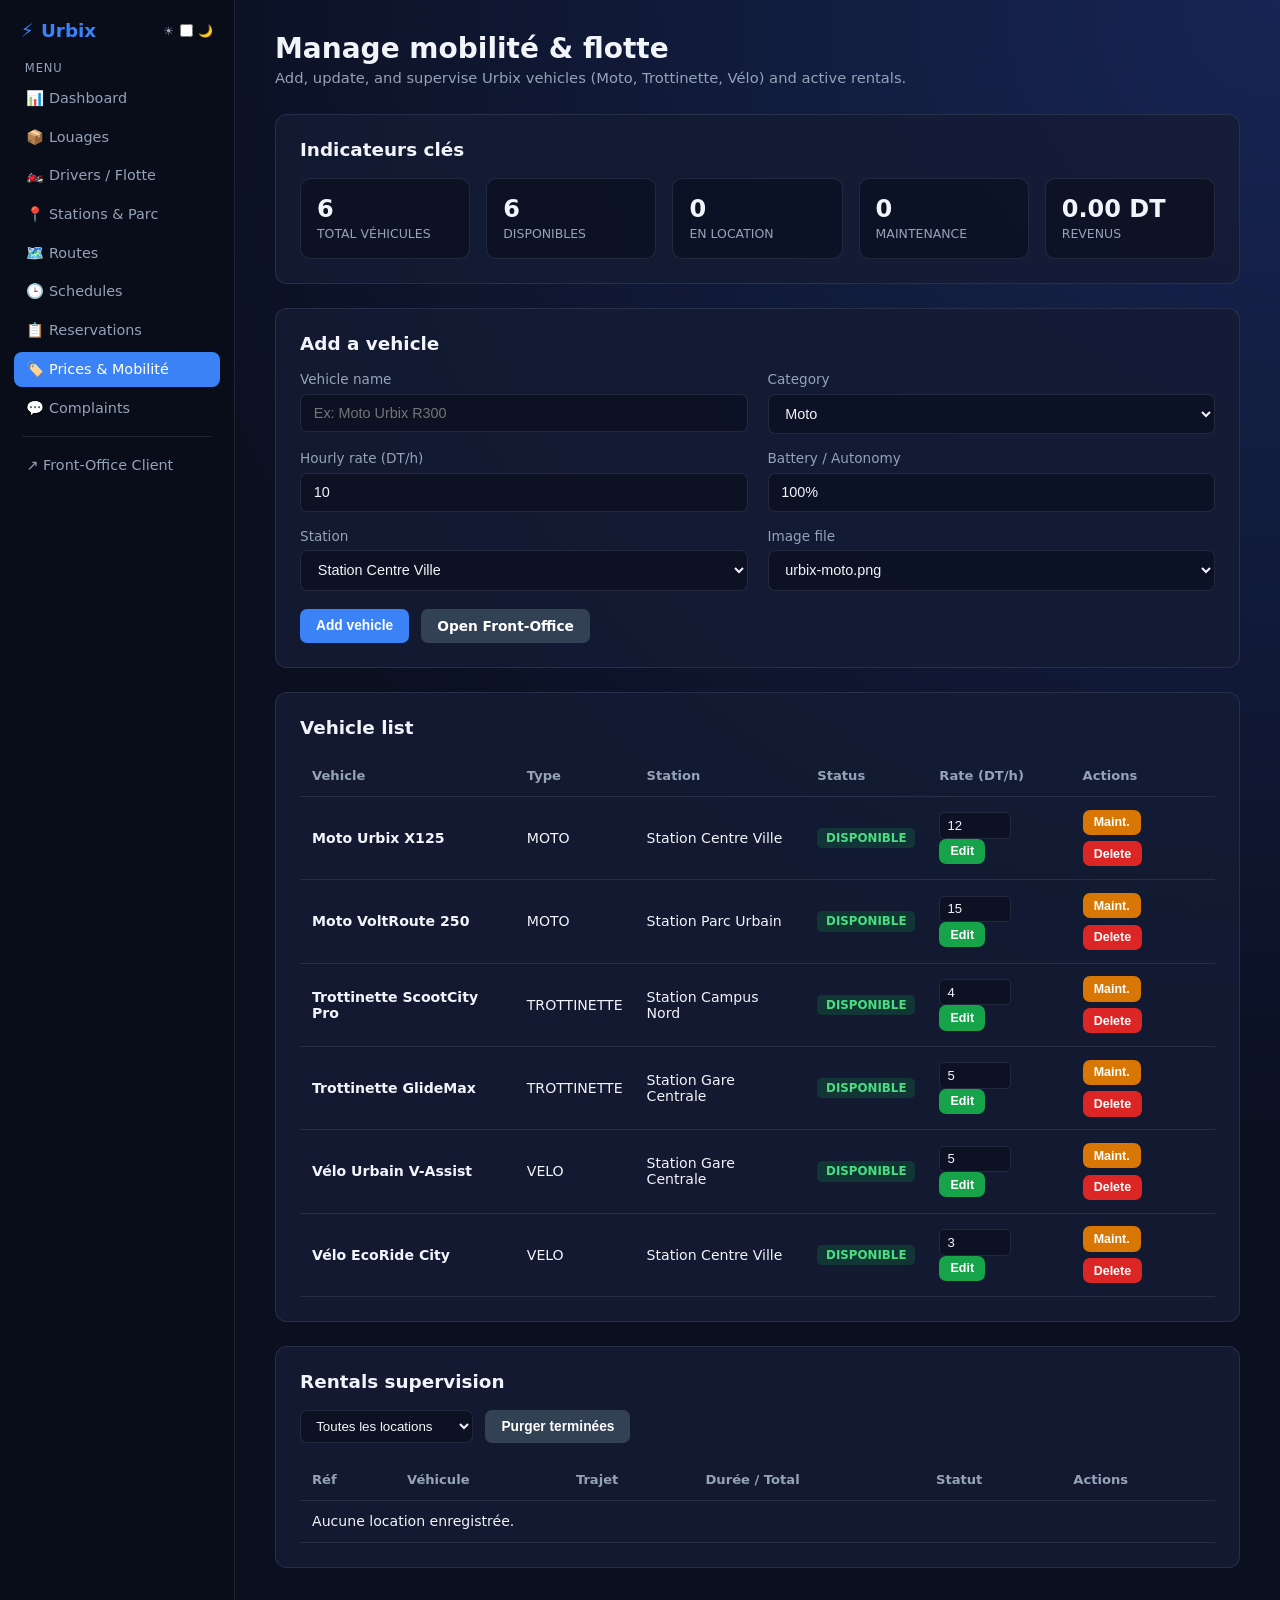
==== commit 489a09c5: "Ajout espace utilisateur au Front-Office mobilite URBIX" ====
--- a/_template/mobilite_urbix/backoffice_mobilite.html
+++ b/_template/mobilite_urbix/backoffice_mobilite.html
@@ -1,211 +1,478 @@
 <!DOCTYPE HTML>
-<html>
+<html lang="fr">
 	<head>
-		<title>Back-Office Flotte &amp; Locations - URBIX</title>
+		<title>Manage Mobilité | Urbix Back-Office</title>
 		<meta charset="utf-8" />
 		<meta name="viewport" content="width=device-width, initial-scale=1, user-scalable=no" />
-		<link rel="stylesheet" href="../assets/css/main.css" />
 		<style>
-			.kpi-grid { display: grid; grid-template-columns: repeat(auto-fit, minmax(170px, 1fr)); gap: 1em; margin-bottom: 1.5em; }
-			.kpi-card { background: #f8f9fa; border: 1px solid #dfe3e6; border-top: 4px solid #b1ddab; border-radius: 6px; padding: 1em; text-align: center; }
-			.kpi-card .valeur { font-size: 1.6em; font-weight: 800; color: #2e383f; display: block; }
-			.kpi-card .libelle { font-size: 0.8em; text-transform: uppercase; letter-spacing: 0.05em; color: #6b7770; }
-			.badge-statut { display: inline-block; padding: 0.2em 0.6em; border-radius: 4px; font-size: 0.78em; font-weight: 700; text-transform: uppercase; }
-			.statut-disponible { background: #e6f7ed; color: #1e7e46; }
-			.statut-reserve { background: #fff4e5; color: #b25e09; }
-			.statut-encours { background: #e6f0ff; color: #1d5bbf; }
-			.statut-maintenance { background: #fdecec; color: #b42318; }
-			.statut-termine { background: #f0f1f3; color: #475467; }
-			.bo-table-wrap { overflow-x: auto; }
-			table.bo-table { width: 100%; border-collapse: collapse; font-size: 0.9em; }
-			table.bo-table th, table.bo-table td { padding: 0.75em; border-bottom: 1px solid #e5e5e5; text-align: left; vertical-align: middle; }
-			table.bo-table th { background: #f4f6f5; font-weight: 700; }
-			.inline-input { width: 85px !important; display: inline-block !important; padding: 0.3em 0.5em !important; height: auto !important; }
-			.actions-cell { display: flex; flex-wrap: wrap; gap: 0.35em; }
-			.actions-cell .button.small { padding: 0.35em 0.7em; font-size: 0.75em; height: auto; line-height: 1.3; }
-			.form-grid { display: grid; grid-template-columns: repeat(auto-fit, minmax(200px, 1fr)); gap: 1em; }
-			.alerte-feedback { padding: 0.8em 1.2em; border-radius: 4px; background: #eef6ee; border: 1px solid #b1ddab; color: #234e26; margin-bottom: 1.2em; display: none; }
+			:root {
+				--bg-main: #0b1021;
+				--bg-sidebar: #090d1a;
+				--bg-card: rgba(20, 28, 52, 0.85);
+				--bg-input: rgba(11, 16, 33, 0.75);
+				--border-color: rgba(148, 163, 184, 0.16);
+				--text-main: #f1f5f9;
+				--text-muted: #94a3b8;
+				--accent: #3b82f6;
+				--accent-hover: #2563eb;
+				--success: #16a34a;
+				--danger: #dc2626;
+				--warning: #d97706;
+			}
+
+			body.light-mode {
+				--bg-main: #f1f5f9;
+				--bg-sidebar: #ffffff;
+				--bg-card: #ffffff;
+				--bg-input: #f8fafc;
+				--border-color: #cbd5e1;
+				--text-main: #0f172a;
+				--text-muted: #475569;
+			}
+
+			* {
+				box-sizing: border-box;
+				margin: 0;
+				padding: 0;
+			}
+
+			body {
+				font-family: "Segoe UI", system-ui, -apple-system, sans-serif;
+				background: radial-gradient(circle at top right, #172554 0%, var(--bg-main) 55%);
+				color: var(--text-main);
+				min-height: 100vh;
+				display: flex;
+			}
+
+			/* Sidebar */
+			.sidebar {
+				width: 235px;
+				min-height: 100vh;
+				background: var(--bg-sidebar);
+				border-right: 1px solid var(--border-color);
+				padding: 1.25rem 0.9rem;
+				display: flex;
+				flex-direction: column;
+				gap: 1.25rem;
+				flex-shrink: 0;
+			}
+
+			.brand-row {
+				display: flex;
+				align-items: center;
+				justify-content: space-between;
+				padding: 0 0.4rem;
+			}
+
+			.brand-title {
+				font-size: 1.15rem;
+				font-weight: 700;
+				color: var(--accent);
+				text-decoration: none;
+				display: flex;
+				align-items: center;
+				gap: 0.45rem;
+			}
+
+			.theme-switch {
+				display: inline-flex;
+				align-items: center;
+				gap: 0.35rem;
+				font-size: 0.75rem;
+				color: var(--text-muted);
+			}
+
+			.theme-switch input {
+				cursor: pointer;
+			}
+
+			.nav-label {
+				font-size: 0.72rem;
+				text-transform: uppercase;
+				letter-spacing: 0.08em;
+				color: var(--text-muted);
+				padding: 0 0.65rem;
+				margin-bottom: 0.35rem;
+			}
+
+			.nav-list {
+				list-style: none;
+				display: flex;
+				flex-direction: column;
+				gap: 0.2rem;
+			}
+
+			.nav-list a {
+				display: flex;
+				align-items: center;
+				gap: 0.65rem;
+				padding: 0.58rem 0.75rem;
+				border-radius: 8px;
+				color: var(--text-muted);
+				text-decoration: none;
+				font-size: 0.9rem;
+				font-weight: 500;
+				transition: 0.15s ease;
+			}
+
+			.nav-list a:hover {
+				background: rgba(59, 130, 246, 0.12);
+				color: var(--text-main);
+			}
+
+			.nav-list a.active {
+				background: var(--accent);
+				color: #ffffff;
+			}
+
+			.nav-sep {
+				height: 1px;
+				background: var(--border-color);
+				margin: 0.45rem 0.5rem;
+			}
+
+			/* Main content */
+			.main-content {
+				flex: 1;
+				padding: 2rem 2.5rem;
+				max-width: 1320px;
+				overflow-x: hidden;
+			}
+
+			.page-header {
+				margin-bottom: 1.75rem;
+			}
+
+			.page-header h1 {
+				font-size: 1.75rem;
+				font-weight: 700;
+				margin-bottom: 0.25rem;
+			}
+
+			.page-header p {
+				color: var(--text-muted);
+				font-size: 0.92rem;
+			}
+
+			.card {
+				background: var(--bg-card);
+				border: 1px solid var(--border-color);
+				border-radius: 12px;
+				padding: 1.5rem;
+				margin-bottom: 1.5rem;
+			}
+
+			.card h2 {
+				font-size: 1.15rem;
+				font-weight: 600;
+				margin-bottom: 1.1rem;
+			}
+
+			/* KPIs */
+			.kpi-grid {
+				display: grid;
+				grid-template-columns: repeat(auto-fit, minmax(170px, 1fr));
+				gap: 1rem;
+			}
+
+			.kpi-box {
+				background: var(--bg-input);
+				border: 1px solid var(--border-color);
+				border-radius: 10px;
+				padding: 1rem;
+			}
+
+			.kpi-box .val {
+				font-size: 1.5rem;
+				font-weight: 700;
+				display: block;
+			}
+
+			.kpi-box .lbl {
+				font-size: 0.78rem;
+				color: var(--text-muted);
+				text-transform: uppercase;
+			}
+
+			/* Form */
+			.form-grid {
+				display: grid;
+				grid-template-columns: repeat(2, minmax(220px, 1fr));
+				gap: 1rem 1.25rem;
+			}
+
+			@media (max-width: 768px) {
+				body { flex-direction: column; }
+				.sidebar { width: 100%; min-height: auto; }
+				.form-grid { grid-template-columns: 1fr; }
+				.main-content { padding: 1.25rem; }
+			}
+
+			.field {
+				display: flex;
+				flex-direction: column;
+				gap: 0.4rem;
+			}
+
+			.field label {
+				font-size: 0.85rem;
+				color: var(--text-muted);
+				font-weight: 500;
+			}
+
+			.field input,
+			.field select {
+				background: var(--bg-input);
+				border: 1px solid var(--border-color);
+				border-radius: 7px;
+				padding: 0.65rem 0.8rem;
+				color: var(--text-main);
+				font-size: 0.9rem;
+				outline: none;
+			}
+
+			.field input:focus,
+			.field select:focus {
+				border-color: var(--accent);
+			}
+
+			.btn {
+				border: none;
+				border-radius: 7px;
+				padding: 0.55rem 1rem;
+				font-size: 0.86rem;
+				font-weight: 600;
+				cursor: pointer;
+				color: #ffffff;
+				background: var(--accent);
+				transition: 0.15s ease;
+			}
+
+			.btn:hover { background: var(--accent-hover); }
+			.btn-edit { background: var(--success); padding: 0.35rem 0.7rem; font-size: 0.78rem; }
+			.btn-delete { background: var(--danger); padding: 0.35rem 0.7rem; font-size: 0.78rem; }
+			.btn-maint { background: var(--warning); padding: 0.35rem 0.7rem; font-size: 0.78rem; }
+			.btn-secondary { background: #334155; }
+
+			.actions-row {
+				margin-top: 1.15rem;
+				display: flex;
+				gap: 0.75rem;
+				flex-wrap: wrap;
+			}
+
+			/* Table */
+			.table-wrap {
+				width: 100%;
+				overflow-x: auto;
+			}
+
+			table {
+				width: 100%;
+				border-collapse: collapse;
+				font-size: 0.88rem;
+			}
+
+			th, td {
+				padding: 0.8rem 0.75rem;
+				border-bottom: 1px solid var(--border-color);
+				text-align: left;
+				vertical-align: middle;
+			}
+
+			th {
+				color: var(--text-muted);
+				font-weight: 600;
+				font-size: 0.82rem;
+			}
+
+			.badge {
+				display: inline-block;
+				padding: 0.2rem 0.55rem;
+				border-radius: 5px;
+				font-size: 0.74rem;
+				font-weight: 700;
+				text-transform: uppercase;
+			}
+
+			.b-dispo { background: rgba(22, 163, 74, 0.2); color: #4ade80; }
+			.b-reserve { background: rgba(217, 119, 6, 0.2); color: #fbbf24; }
+			.b-encours { background: rgba(59, 130, 246, 0.2); color: #60a5fa; }
+			.b-maint { background: rgba(220, 38, 38, 0.2); color: #f87171; }
+			.b-termine { background: rgba(148, 163, 184, 0.2); color: #cbd5e1; }
+
+			.inline-num {
+				width: 72px;
+				background: var(--bg-input);
+				border: 1px solid var(--border-color);
+				border-radius: 5px;
+				padding: 0.3rem 0.45rem;
+				color: var(--text-main);
+				font-size: 0.82rem;
+			}
+
+			.cell-actions {
+				display: flex;
+				gap: 0.4rem;
+				flex-wrap: wrap;
+			}
+
+			.feedback {
+				display: none;
+				background: rgba(22, 163, 74, 0.16);
+				border: 1px solid rgba(74, 222, 128, 0.4);
+				color: #bbf7d0;
+				padding: 0.75rem 1rem;
+				border-radius: 8px;
+				margin-bottom: 1.25rem;
+				font-size: 0.88rem;
+			}
 		</style>
 	</head>
-	<body class="is-preload">
-		<div id="page-wrapper">
-
-			<!-- Header -->
-			<header id="header">
-				<div class="logo container">
-					<div>
-						<h1><a href="backoffice_mobilite.html" id="logo">URBIX — BACK-OFFICE</a></h1>
-						<p>Administration de la flotte (Moto, Trottinette, Vélo) &amp; Supervision des locations</p>
+	<body>
+		<aside class="sidebar">
+			<div class="brand-row">
+				<a href="backoffice_mobilite.html" class="brand-title"><span>⚡</span> Urbix</a>
+				<label class="theme-switch">
+					<span>☀️</span>
+					<input type="checkbox" id="toggleTheme" />
+					<span>🌙</span>
+				</label>
+			</div>
+
+			<div>
+				<div class="nav-label">Menu</div>
+				<ul class="nav-list">
+					<li><a href="#sec-kpis">📊 Dashboard</a></li>
+					<li><a href="#sec-locations">📦 Louages</a></li>
+					<li><a href="#sec-flotte">🏍️ Drivers / Flotte</a></li>
+					<li><a href="#sec-ajout">📍 Stations &amp; Parc</a></li>
+					<li><a href="#sec-locations">🗺️ Routes</a></li>
+					<li><a href="#sec-locations">🕒 Schedules</a></li>
+					<li><a href="#sec-locations">📋 Reservations</a></li>
+					<li><a href="#sec-flotte" class="active">🏷️ Prices &amp; Mobilité</a></li>
+					<li><a href="#sec-locations">💬 Complaints</a></li>
+					<li class="nav-sep"></li>
+					<li><a href="mobilite.html">↗️ Front-Office Client</a></li>
+				</ul>
+			</div>
+		</aside>
+
+		<main class="main-content">
+			<div class="page-header">
+				<h1>Manage mobilité &amp; flotte</h1>
+				<p>Add, update, and supervise Urbix vehicles (Moto, Trottinette, Vélo) and active rentals.</p>
+			</div>
+
+			<div id="feedbackBox" class="feedback"></div>
+
+			<section class="card" id="sec-kpis">
+				<h2>Indicateurs clés</h2>
+				<div class="kpi-grid" id="kpiContainer"></div>
+			</section>
+
+			<section class="card" id="sec-ajout">
+				<h2>Add a vehicle</h2>
+				<form id="formAjoutVehicule">
+					<div class="form-grid">
+						<div class="field">
+							<label for="newNom">Vehicle name</label>
+							<input type="text" id="newNom" placeholder="Ex: Moto Urbix R300" required />
+						</div>
+						<div class="field">
+							<label for="newType">Category</label>
+							<select id="newType">
+								<option value="moto">Moto</option>
+								<option value="trottinette">Trottinette</option>
+								<option value="velo">Vélo</option>
+							</select>
+						</div>
+						<div class="field">
+							<label for="newTarif">Hourly rate (DT/h)</label>
+							<input type="number" id="newTarif" min="1" step="0.5" value="10" required />
+						</div>
+						<div class="field">
+							<label for="newAutonomie">Battery / Autonomy</label>
+							<input type="text" id="newAutonomie" value="100%" required />
+						</div>
+						<div class="field">
+							<label for="newStation">Station</label>
+							<select id="newStation">
+								<option value="Station Centre Ville">Station Centre Ville</option>
+								<option value="Station Campus Nord">Station Campus Nord</option>
+								<option value="Station Gare Centrale">Station Gare Centrale</option>
+								<option value="Station Parc Urbain">Station Parc Urbain</option>
+							</select>
+						</div>
+						<div class="field">
+							<label for="newImage">Image file</label>
+							<select id="newImage">
+								<option value="../images/urbix-moto.png">urbix-moto.png</option>
+								<option value="../images/voltrider.png">voltrider.png</option>
+								<option value="../images/scootcity.png">scootcity.png</option>
+								<option value="../images/glidemax.png">glidemax.png</option>
+								<option value="../images/velo-vassist.png">velo-vassist.png</option>
+								<option value="../images/ecoride.png">ecoride.png</option>
+							</select>
+						</div>
 					</div>
-				</div>
-			</header>
-
-			<!-- Nav -->
-			<nav id="nav">
-				<ul>
-					<li><a href="mobilite.html">Front-Office (Client)</a></li>
-					<li class="current"><a href="backoffice_mobilite.html">Back-Office (Admin)</a></li>
-					<li><a href="reserver.html">Réserver</a></li>
-					<li><a href="prolonger.html">Prolonger</a></li>
-				</ul>
-			</nav>
-
-			<!-- Main -->
-			<section id="main">
-				<div class="container">
-					<div class="row gtr-200">
-
-						<div class="col-12">
-							<div id="feedbackBox" class="alerte-feedback"></div>
-
-							<!-- Tableau de bord KPIs -->
-							<section class="box">
-								<h2 class="major"><span>Tableau de bord — Indicateurs clés</span></h2>
-								<div class="kpi-grid" id="kpiContainer"></div>
-							</section>
-						</div>
-
-						<!-- Formulaire Back-Office : Ajouter un véhicule au parc -->
-						<div class="col-12">
-							<section class="box">
-								<h2 class="major"><span>Ajouter un véhicule au parc</span></h2>
-								<form id="formAjoutVehicule">
-									<div class="form-grid">
-										<div>
-											<label for="newNom">Nom du modèle</label>
-											<input type="text" id="newNom" placeholder="Ex: Moto Urbix R300" required />
-										</div>
-										<div>
-											<label for="newType">Catégorie</label>
-											<select id="newType">
-												<option value="moto">Moto</option>
-												<option value="trottinette">Trottinette</option>
-												<option value="velo">Vélo</option>
-											</select>
-										</div>
-										<div>
-											<label for="newTarif">Tarif horaire (DT/h)</label>
-											<input type="number" id="newTarif" min="1" step="0.5" value="10" required />
-										</div>
-										<div>
-											<label for="newAutonomie">Batterie / Autonomie</label>
-											<input type="text" id="newAutonomie" value="100%" required />
-										</div>
-										<div>
-											<label for="newStation">Station d'affectation</label>
-											<select id="newStation">
-												<option value="Station Centre Ville">Station Centre Ville</option>
-												<option value="Station Campus Nord">Station Campus Nord</option>
-												<option value="Station Gare Centrale">Station Gare Centrale</option>
-												<option value="Station Parc Urbain">Station Parc Urbain</option>
-											</select>
-										</div>
-										<div>
-											<label for="newImage">Photo du véhicule</label>
-											<select id="newImage">
-												<option value="../images/urbix-moto.png">urbix-moto.png</option>
-												<option value="../images/voltrider.png">voltrider.png</option>
-												<option value="../images/scootcity.png">scootcity.png</option>
-												<option value="../images/glidemax.png">glidemax.png</option>
-												<option value="../images/velo-vassist.png">velo-vassist.png</option>
-												<option value="../images/ecoride.png">ecoride.png</option>
-											</select>
-										</div>
-									</div>
-									<ul class="actions" style="margin-top: 1.2em;">
-										<li><button type="submit" class="button">Ajouter au catalogue Front-Office</button></li>
-										<li><a href="mobilite.html" class="button alt">Voir le Front-Office</a></li>
-									</ul>
-								</form>
-							</section>
-						</div>
-
-						<!-- Gestion de la flotte (Modifier tarif, Maintenance, Supprimer) -->
-						<div class="col-12">
-							<section class="box">
-								<h2 class="major"><span>Gestion de la flotte &amp; Maintenance</span></h2>
-								<div class="bo-table-wrap">
-									<table class="bo-table">
-										<thead>
-											<tr>
-												<th>ID</th>
-												<th>Véhicule</th>
-												<th>Type</th>
-												<th>Station</th>
-												<th>Statut</th>
-												<th>Note</th>
-												<th>Tarif (DT/h)</th>
-												<th>Actions Admin</th>
-											</tr>
-										</thead>
-										<tbody id="tableFlotteBody"></tbody>
-									</table>
-								</div>
-							</section>
-						</div>
-
-						<!-- Supervision des réservations / locations -->
-						<div class="col-12">
-							<section class="box">
-								<h2 class="major"><span>Supervision de toutes les locations</span></h2>
-								<div style="margin-bottom: 1em; display: flex; flex-wrap: wrap; gap: 0.5em; align-items: center;">
-									<label for="filtreStatutLoc" style="margin: 0;">Filtrer par statut :</label>
-									<select id="filtreStatutLoc" style="width: auto;">
-										<option value="tous">Toutes les locations</option>
-										<option value="reserve">Réservées</option>
-										<option value="encours">En cours</option>
-										<option value="termine">Terminées / Annulées</option>
-									</select>
-									<button type="button" class="button alt small" id="btnPurgerTerminees" style="margin-left: auto;">Purger les terminées</button>
-								</div>
-								<div class="bo-table-wrap">
-									<table class="bo-table">
-										<thead>
-											<tr>
-												<th>Réf.</th>
-												<th>Véhicule</th>
-												<th>Départ → Retour</th>
-												<th>Durée</th>
-												<th>Montant</th>
-												<th>Statut</th>
-												<th>Détails / Incident</th>
-												<th>Actions Admin</th>
-											</tr>
-										</thead>
-										<tbody id="tableLocationsBody"></tbody>
-									</table>
-								</div>
-							</section>
-						</div>
-
+					<div class="actions-row">
+						<button type="submit" class="btn">Add vehicle</button>
+						<a href="mobilite.html" class="btn btn-secondary" style="text-decoration:none;">Open Front-Office</a>
 					</div>
+				</form>
+			</section>
+
+			<section class="card" id="sec-flotte">
+				<h2>Vehicle list</h2>
+				<div class="table-wrap">
+					<table>
+						<thead>
+							<tr>
+								<th>Vehicle</th>
+								<th>Type</th>
+								<th>Station</th>
+								<th>Status</th>
+								<th>Rate (DT/h)</th>
+								<th>Actions</th>
+							</tr>
+						</thead>
+						<tbody id="tableFlotteBody"></tbody>
+					</table>
 				</div>
 			</section>
 
-			<!-- Footer -->
-			<footer id="footer">
-				<div class="container">
-					<div id="copyright">
-						<ul class="menu">
-							<li>&copy; URBIX Smart City — Back-Office</li><li>Template: <a href="http://html5up.net">HTML5 UP</a></li>
-						</ul>
-					</div>
+			<section class="card" id="sec-locations">
+				<h2>Rentals supervision</h2>
+				<div class="actions-row" style="margin-top:0; margin-bottom:1rem; align-items:center;">
+					<select id="filtreStatutLoc" style="background:var(--bg-input); color:var(--text-main); border:1px solid var(--border-color); border-radius:7px; padding:0.45rem 0.7rem;">
+						<option value="tous">Toutes les locations</option>
+						<option value="reserve">Réservées</option>
+						<option value="encours">En cours</option>
+						<option value="termine">Terminées / Annulées</option>
+					</select>
+					<button type="button" class="btn btn-secondary" id="btnPurgerTerminees">Purger terminées</button>
 				</div>
-			</footer>
-
-		</div>
-
-		<script src="../assets/js/jquery.min.js"></script>
-		<script src="../assets/js/jquery.dropotron.min.js"></script>
-		<script src="../assets/js/jquery.scrolly.min.js"></script>
-		<script src="../assets/js/browser.min.js"></script>
-		<script src="../assets/js/breakpoints.min.js"></script>
-		<script src="../assets/js/util.js"></script>
-		<script src="../assets/js/main.js"></script>
+				<div class="table-wrap">
+					<table>
+						<thead>
+							<tr>
+								<th>Réf</th>
+								<th>Véhicule</th>
+								<th>Trajet</th>
+								<th>Durée / Total</th>
+								<th>Statut</th>
+								<th>Actions</th>
+							</tr>
+						</thead>
+						<tbody id="tableLocationsBody"></tbody>
+					</table>
+				</div>
+			</section>
+		</main>
 
 		<script>
 			const STORAGE_KEY = 'urbix_mobilite_state_v2';
-
 			const DEFAULT_IMAGES_BY_ID = {
 				V1: '../images/urbix-moto.png',
 				V2: '../images/voltrider.png',
@@ -214,7 +481,6 @@
 				V5: '../images/velo-vassist.png',
 				V6: '../images/ecoride.png'
 			};
-
 			const DEFAULT_STATE = {
 				filtre: 'moto',
 				selectedVehiculeId: 'V1',
@@ -239,7 +505,7 @@
 						const parsed = JSON.parse(raw);
 						if (Array.isArray(parsed.vehicules)) {
 							parsed.vehicules.forEach(v => {
-								if (!v.image || v.image.includes('pic0') || v.image.endsWith('.jpg') || !v.image.startsWith('../images/')) {
+								if (!v.image || !v.image.startsWith('../images/')) {
 									v.image = DEFAULT_IMAGES_BY_ID[v.id] || '../images/urbix-moto.png';
 								}
 							});
@@ -254,121 +520,104 @@
 				localStorage.setItem(STORAGE_KEY, JSON.stringify(state));
 			}
 
-			function showFeedback(msg) {
+			function notify(msg) {
 				const box = document.getElementById('feedbackBox');
 				box.textContent = msg;
 				box.style.display = 'block';
 				clearTimeout(box._t);
-				box._t = setTimeout(() => { box.style.display = 'none'; }, 4000);
-			}
-
-			function formatStatut(statut) {
+				box._t = setTimeout(() => { box.style.display = 'none'; }, 3500);
+			}
+
+			function badgeStatut(s) {
 				const map = {
-					disponible: ['Disponible', 'statut-disponible'],
-					reserve: ['Réservé', 'statut-reserve'],
-					encours: ['En cours', 'statut-encours'],
-					maintenance: ['Maintenance', 'statut-maintenance'],
-					termine: ['Terminé', 'statut-termine']
+					disponible: ['Disponible', 'b-dispo'],
+					reserve: ['Réservé', 'b-reserve'],
+					encours: ['En cours', 'b-encours'],
+					maintenance: ['Maintenance', 'b-maint'],
+					termine: ['Terminé', 'b-termine']
 				};
-				const [label, cls] = map[statut] || [statut, 'statut-termine'];
-				return `<span class="badge-statut ${cls}">${label}</span>`;
+				const [lbl, cls] = map[s] || [s, 'b-termine'];
+				return `<span class="badge ${cls}">${lbl}</span>`;
 			}
 
 			function renderKPIs() {
-				const totalParc = state.vehicules.length;
+				const total = state.vehicules.length;
 				const dispos = state.vehicules.filter(v => v.statut === 'disponible').length;
-				const enLocation = state.vehicules.filter(v => v.statut === 'reserve' || v.statut === 'encours').length;
-				const enMaintenance = state.vehicules.filter(v => v.statut === 'maintenance').length;
-				const caTotal = state.locations
-					.filter(l => !l.annulee)
-					.reduce((acc, l) => acc + (Number(l.montant) || 0), 0);
+				const actives = state.vehicules.filter(v => v.statut === 'reserve' || v.statut === 'encours').length;
+				const maint = state.vehicules.filter(v => v.statut === 'maintenance').length;
+				const ca = state.locations.filter(l => !l.annulee).reduce((acc, l) => acc + (Number(l.montant) || 0), 0);
 
 				document.getElementById('kpiContainer').innerHTML = `
-					<div class="kpi-card"><span class="valeur">${totalParc}</span><span class="libelle">Parc total</span></div>
-					<div class="kpi-card"><span class="valeur">${dispos}</span><span class="libelle">Disponibles</span></div>
-					<div class="kpi-card"><span class="valeur">${enLocation}</span><span class="libelle">Réservés / En cours</span></div>
-					<div class="kpi-card"><span class="valeur">${enMaintenance}</span><span class="libelle">En maintenance</span></div>
-					<div class="kpi-card"><span class="valeur">${caTotal.toFixed(2)} DT</span><span class="libelle">Revenus générés</span></div>
+					<div class="kpi-box"><span class="val">${total}</span><span class="lbl">Total véhicules</span></div>
+					<div class="kpi-box"><span class="val">${dispos}</span><span class="lbl">Disponibles</span></div>
+					<div class="kpi-box"><span class="val">${actives}</span><span class="lbl">En location</span></div>
+					<div class="kpi-box"><span class="val">${maint}</span><span class="lbl">Maintenance</span></div>
+					<div class="kpi-box"><span class="val">${ca.toFixed(2)} DT</span><span class="lbl">Revenus</span></div>
 				`;
 			}
 
-			function renderTableFlotte() {
+			function renderFlotte() {
 				const tbody = document.getElementById('tableFlotteBody');
 				tbody.innerHTML = state.vehicules.map(v => `
 					<tr>
-						<td><strong>${v.id}</strong></td>
-						<td>${v.nom}</td>
+						<td><strong>${v.nom}</strong></td>
 						<td>${v.type.toUpperCase()}</td>
 						<td>${v.station}</td>
-						<td>${formatStatut(v.statut)}</td>
-						<td>${v.noteMoyenne.toFixed(1)}/5 (${v.avisCount})</td>
+						<td>${badgeStatut(v.statut)}</td>
 						<td>
-							<input type="number" class="inline-input" id="tarif-${v.id}" value="${v.tarifHeure}" min="1" step="0.5" />
-							<button type="button" class="button small" onclick="modifierTarif('${v.id}')">OK</button>
+							<input type="number" class="inline-num" id="tarif-${v.id}" value="${v.tarifHeure}" min="1" step="0.5" />
+							<button type="button" class="btn btn-edit" onclick="majTarif('${v.id}')">Edit</button>
 						</td>
 						<td>
-							<div class="actions-cell">
+							<div class="cell-actions">
 								${v.statut === 'disponible'
-									? `<button type="button" class="button alt small" onclick="basculerMaintenance('${v.id}', 'maintenance')">Maintenance</button>`
+									? `<button type="button" class="btn btn-maint" onclick="setMaint('${v.id}', 'maintenance')">Maint.</button>`
 									: v.statut === 'maintenance'
-										? `<button type="button" class="button small" onclick="basculerMaintenance('${v.id}', 'disponible')">Remettre dispo</button>`
-										: `<button type="button" class="button alt small" disabled>En location</button>`
+										? `<button type="button" class="btn btn-edit" onclick="setMaint('${v.id}', 'disponible')">Dispo</button>`
+										: ''
 								}
-								<button type="button" class="button alt small" onclick="supprimerVehicule('${v.id}')">Supprimer</button>
+								<button type="button" class="btn btn-delete" onclick="delVehicule('${v.id}')">Delete</button>
 							</div>
 						</td>
 					</tr>
 				`).join('');
 			}
 
-			function renderTableLocations() {
+			function renderLocations() {
 				const tbody = document.getElementById('tableLocationsBody');
 				const filtre = document.getElementById('filtreStatutLoc').value;
 				const liste = state.locations.filter(l => filtre === 'tous' || l.statut === filtre);
 
-				if (liste.length === 0) {
-					tbody.innerHTML = '<tr><td colspan="8">Aucune location pour ce filtre.</td></tr>';
+				if (!liste.length) {
+					tbody.innerHTML = '<tr><td colspan="6">Aucune location enregistrée.</td></tr>';
 					return;
 				}
 
-				tbody.innerHTML = liste.map(l => {
-					const active = l.statut === 'reserve' || l.statut === 'encours';
-					const details = [
-						l.annulee ? 'Annulée' : '',
-						l.incident ? 'Incident : ' + l.incident : '',
-						l.noteDonnee ? 'Note : ' + l.noteDonnee + '/5' : ''
-					].filter(Boolean).join(' | ') || '—';
-
-					return `
-						<tr>
-							<td><strong>${l.id}</strong></td>
-							<td>${l.vehiculeNom}</td>
-							<td>${l.stationDepart} → ${l.stationRetour}</td>
-							<td>${l.dureeHeures}h</td>
-							<td><strong>${Number(l.montant).toFixed(2)} DT</strong></td>
-							<td>${formatStatut(l.statut)}</td>
-							<td>${details}</td>
-							<td>
-								<div class="actions-cell">
-									${active
-										? `<button type="button" class="button small" onclick="forcerCloture('${l.id}')">Forcer fin</button>`
-										: ''
-									}
-									<button type="button" class="button alt small" onclick="supprimerLocationAdmin('${l.id}')">Supprimer</button>
-								</div>
-							</td>
-						</tr>
-					`;
-				}).join('');
-			}
-
-			// Action Admin 1 : Ajouter un véhicule
+				tbody.innerHTML = liste.map(l => `
+					<tr>
+						<td><strong>${l.id}</strong></td>
+						<td>${l.vehiculeNom}</td>
+						<td>${l.stationDepart} → ${l.stationRetour}</td>
+						<td>${l.dureeHeures}h — <strong>${Number(l.montant).toFixed(2)} DT</strong></td>
+						<td>${badgeStatut(l.statut)}</td>
+						<td>
+							<div class="cell-actions">
+								${(l.statut === 'reserve' || l.statut === 'encours')
+									? `<button type="button" class="btn btn-edit" onclick="cloturer('${l.id}')">Fin</button>`
+									: ''
+								}
+								<button type="button" class="btn btn-delete" onclick="delLoc('${l.id}')">Delete</button>
+							</div>
+						</td>
+					</tr>
+				`).join('');
+			}
+
 			document.getElementById('formAjoutVehicule').addEventListener('submit', function(e) {
 				e.preventDefault();
 				const nom = document.getElementById('newNom').value.trim();
 				if (!nom) return;
-
-				const nouveau = {
+				state.vehicules.push({
 					id: 'V' + Date.now().toString().slice(-4),
 					nom,
 					type: document.getElementById('newType').value,
@@ -379,88 +628,75 @@
 					noteMoyenne: 5.0,
 					avisCount: 1,
 					image: document.getElementById('newImage').value
-				};
-
-				state.vehicules.push(nouveau);
+				});
 				document.getElementById('newNom').value = '';
 				renderAll();
-				showFeedback(`Véhicule "${nouveau.nom}" ajouté au catalogue Front-Office.`);
+				notify(`Véhicule "${nom}" ajouté.`);
 			});
 
-			// Action Admin 2 : Modifier le tarif horaire
-			function modifierTarif(vId) {
-				const v = state.vehicules.find(item => item.id === vId);
-				const input = document.getElementById('tarif-' + vId);
-				if (!v || !input) return;
-				const nouveauTarif = parseFloat(input.value);
-				if (isNaN(nouveauTarif) || nouveauTarif <= 0) return;
-				v.tarifHeure = nouveauTarif;
+			function majTarif(id) {
+				const v = state.vehicules.find(x => x.id === id);
+				const val = parseFloat(document.getElementById('tarif-' + id).value);
+				if (!v || isNaN(val) || val <= 0) return;
+				v.tarifHeure = val;
 				renderAll();
-				showFeedback(`Tarif de ${v.nom} mis à jour : ${nouveauTarif} DT/h.`);
-			}
-
-			// Action Admin 3 : Basculer Maintenance / Disponible
-			function basculerMaintenance(vId, nouveauStatut) {
-				const v = state.vehicules.find(item => item.id === vId);
+				notify(`Tarif de ${v.nom} mis à jour (${val} DT/h).`);
+			}
+
+			function setMaint(id, statut) {
+				const v = state.vehicules.find(x => x.id === id);
 				if (!v) return;
-				v.statut = nouveauStatut;
+				v.statut = statut;
 				renderAll();
-				showFeedback(`Statut de ${v.nom} passé à "${nouveauStatut}".`);
-			}
-
-			// Action Admin 4 : Supprimer un véhicule
-			function supprimerVehicule(vId) {
-				const v = state.vehicules.find(item => item.id === vId);
-				if (!v) return;
-				if (v.statut === 'reserve' || v.statut === 'encours') {
-					showFeedback('Impossible de supprimer un véhicule actuellement en location.');
-					return;
-				}
-				state.vehicules = state.vehicules.filter(item => item.id !== vId);
+				notify(`${v.nom} : ${statut}.`);
+			}
+
+			function delVehicule(id) {
+				const v = state.vehicules.find(x => x.id === id);
+				if (!v || v.statut === 'reserve' || v.statut === 'encours') return;
+				state.vehicules = state.vehicules.filter(x => x.id !== id);
 				renderAll();
-				showFeedback(`Véhicule ${v.nom} retiré du parc.`);
-			}
-
-			// Action Admin 5 : Forcer la clôture d'une location
-			function forcerCloture(locId) {
-				const loc = state.locations.find(l => l.id === locId);
-				if (!loc) return;
-				loc.statut = 'termine';
-				const v = state.vehicules.find(item => item.id === loc.vehiculeId);
-				if (v) {
-					v.statut = 'disponible';
-					v.station = loc.stationRetour;
-				}
+				notify(`${v.nom} supprimé.`);
+			}
+
+			function cloturer(locId) {
+				const l = state.locations.find(x => x.id === locId);
+				if (!l) return;
+				l.statut = 'termine';
+				const v = state.vehicules.find(x => x.id === l.vehiculeId);
+				if (v) { v.statut = 'disponible'; v.station = l.stationRetour; }
 				renderAll();
-				showFeedback(`Location ${loc.id} clôturée par l'administrateur.`);
-			}
-
-			// Action Admin 6 : Supprimer une location
-			function supprimerLocationAdmin(locId) {
-				const idx = state.locations.findIndex(l => l.id === locId);
+				notify(`Location ${locId} clôturée.`);
+			}
+
+			function delLoc(locId) {
+				const idx = state.locations.findIndex(x => x.id === locId);
 				if (idx === -1) return;
-				const loc = state.locations[idx];
-				if (loc.statut === 'reserve' || loc.statut === 'encours') {
-					const v = state.vehicules.find(item => item.id === loc.vehiculeId);
+				const l = state.locations[idx];
+				if (l.statut === 'reserve' || l.statut === 'encours') {
+					const v = state.vehicules.find(x => x.id === l.vehiculeId);
 					if (v) v.statut = 'disponible';
 				}
 				state.locations.splice(idx, 1);
 				renderAll();
-				showFeedback(`Location ${loc.id} supprimée.`);
-			}
-
-			document.getElementById('btnPurgerTerminees').addEventListener('click', function() {
+				notify(`Location ${locId} supprimée.`);
+			}
+
+			document.getElementById('btnPurgerTerminees').addEventListener('click', () => {
 				state.locations = state.locations.filter(l => l.statut === 'reserve' || l.statut === 'encours');
 				renderAll();
-				showFeedback('Historique des locations terminées purgé.');
+				notify('Locations terminées purgées.');
 			});
 
-			document.getElementById('filtreStatutLoc').addEventListener('change', renderTableLocations);
+			document.getElementById('filtreStatutLoc').addEventListener('change', renderLocations);
+			document.getElementById('toggleTheme').addEventListener('change', (e) => {
+				document.body.classList.toggle('light-mode', e.target.checked);
+			});
 
 			function renderAll() {
 				renderKPIs();
-				renderTableFlotte();
-				renderTableLocations();
+				renderFlotte();
+				renderLocations();
 				saveState();
 			}
 
